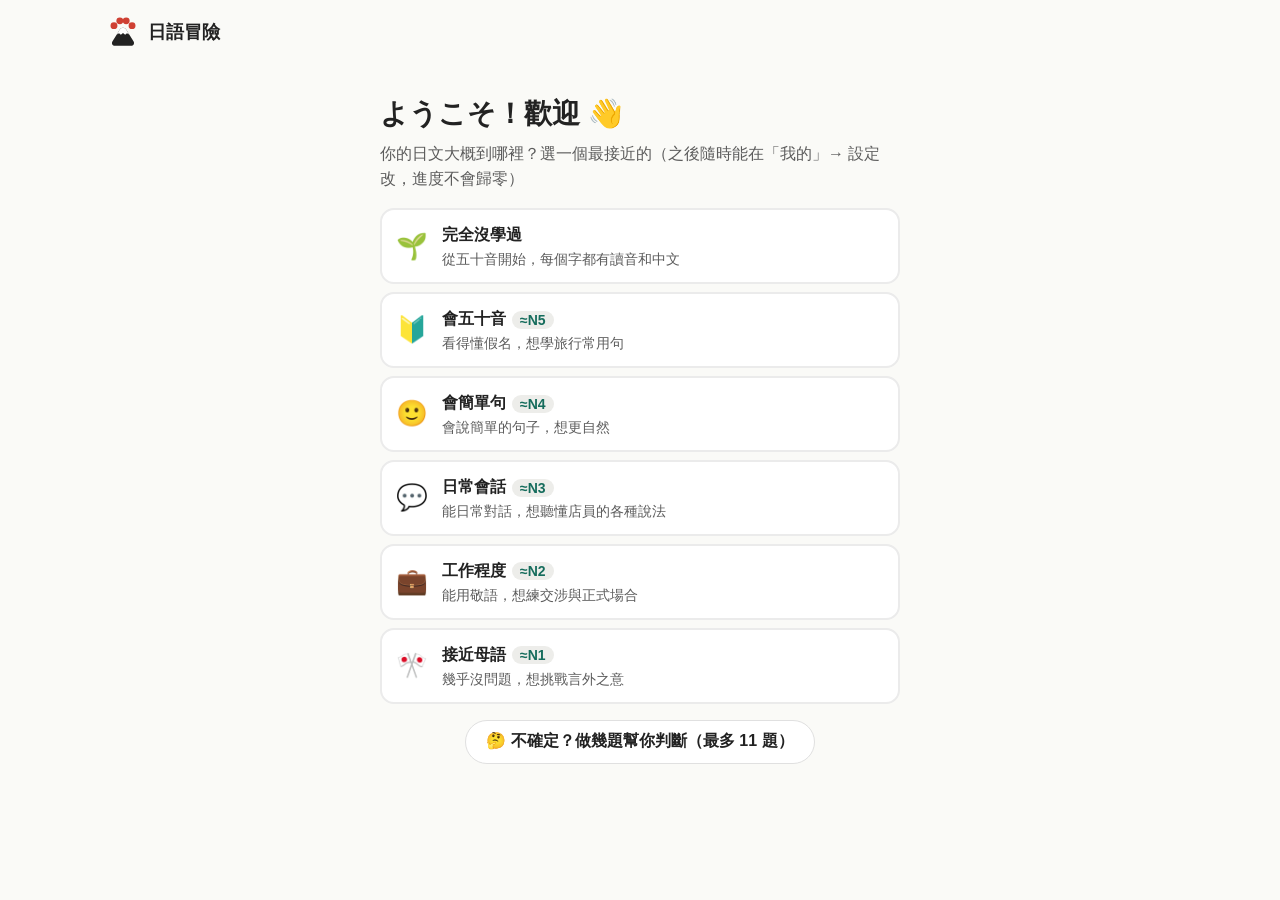
==== index.html @ 1187818d "v14 全站導引：查頁導引、依使用者推薦、五十音分頁常駐（依紅隊審查修正） - 新增 js/nav.js：全站功能清單單一來源（route／run／need:pack）、固定推薦（釘選 > 身分預設，" ====
<!DOCTYPE html>
<html lang="zh-Hant">
<head>
<meta charset="UTF-8">
<meta name="viewport" content="width=device-width, initial-scale=1, viewport-fit=cover">
<meta name="theme-color" content="#fafaf7">
<meta name="mobile-web-app-capable" content="yes">
<meta name="apple-mobile-web-app-capable" content="yes">
<meta name="apple-mobile-web-app-status-bar-style" content="black-translucent">
<meta name="apple-mobile-web-app-title" content="日語冒險">
<link rel="manifest" href="manifest.webmanifest">
<link rel="icon" href="icons/logo.svg" type="image/svg+xml">
<link rel="apple-touch-icon" href="icons/icon-192.png">
<title>日語冒險｜闖關學日文</title>
<script>/* 先套主題，避免閃爍（設定由 App.setTheme 寫入 jpQuest.ui） */try{var u=JSON.parse(localStorage.getItem("jpQuest.ui")||"{}"),h=document.documentElement;if(u.theme==="light"||u.theme==="dark")h.setAttribute("data-theme",u.theme);h.setAttribute("data-palette",u.palette||"coral");if(u.fs&&u.fs!=="m")h.setAttribute("data-fs",u.fs);}catch(e){}</script>
<link rel="stylesheet" href="css/tokens.css">
<link rel="stylesheet" href="css/app.css">
<!-- 其他 CSS 隨路由載入（Home.lazy 第 3 個參數） -->
</head>
<body>
<header id="top"><div class="in">
  <a class="logo" href="#home"><span class="lg"><svg xmlns="http://www.w3.org/2000/svg" viewBox="0 0 64 64" aria-hidden="true"><circle cx="15" cy="20" r="6.5" style="fill:var(--pri)"/><circle cx="26" cy="11" r="6.5" style="fill:var(--pri)"/><circle cx="38" cy="11" r="6.5" style="fill:var(--pri)"/><circle cx="49" cy="20" r="6.5" style="fill:var(--pri)"/><path d="M32 24c-4 0-6 3-8.5 7.5L12 50c-2 4 0 8 5 8h30c5 0 7-4 5-8L40.5 31.5C38 27 36 24 32 24z" style="fill:var(--text)"/><path d="M32 24c-4 0-6 3-8.5 7.5l-3.2 5.3 4.2-2.6 3.5 3 4-3.4 4 3.4 3.5-3 4.2 2.6-3.2-5.3C38 27 36 24 32 24z" style="fill:var(--card)"/></svg></span><span class="t">日語冒險</span></a>
  <nav id="nav"></nav>
  <div id="playerChip"></div>
</div></header>
<main id="main"></main>

<!-- 同步載入：只有外殼（核心、學習進度、遊戲化、今天首頁）。其他全部進入路由時才載入 -->
<script src="js/core.js"></script>
<script src="js/learn.js"></script>
<script src="js/game.js"></script>
<script src="js/home.js"></script>
<script>
// 延遲載入：Home.lazy([[路由, 外殼定義]…], [依序載入的 js…], [css…])；第一次進入才下載。導覽 4 鈕：home 今天 1、path 路線 2、lookup 查 3、me 我的 4
(function (L) {
  const K = ['kana-data.js'], SC = ['data/scenes-1.js', 'data/scenes-2.js', 'data/scene-ext.js'], PH = ['js/phrase.js'], LO = ['data/loan.js'];
  const TD = ['data/travel.js', 'data/travel-ext.js', 'data/travel-stops.js'];
  const r = (name, title, icon, o) => [name, Object.assign({ title, icon, nav: false }, o && o.nav ? {} : { navParent: 'home' }, o || {})];
  // 冒險世界（狀況題 event 另需舊旅程的 TravelData）
  const WD = PH.concat(LO, SC, ['data/world/index.js', 'js/world-art.js', 'js/world.js', 'js/world-quest.js']);
  L([r('play', '冒險', '🗾', { navParent: 'path' })], WD, ['css/world.css']);
  L([r('event', '狀況題', '⚡', { navParent: 'path' })], WD.concat(TD), ['css/world.css']);
  // 第二階段：路線、活動、查、我的
  // 路線：js/classic.js 提供 PathExtra（旅遊包／五十音／日檢的「更多練習」、五十音表），須先於 path.js 載入
  L([r('path', '路線', '🧭', { nav: true, navOrder: 2 }), r('path-unit', '單元', '🧭', { navParent: 'path' })], ['js/classic.js', 'js/path.js'], ['css/path.css', 'css/kana.css']);
  L([r('kana-quiz', '50 音小考', '✏️', { navParent: 'path' })], K.concat(['js/kana-lesson.js', 'js/classic.js']), ['css/kana.css']);
  L([r('act', '練習', '▶', { navParent: 'path' })], PH.concat(['js/activity.js', 'js/activities/flashcard.js', 'js/activities/choice.js', 'js/activities/wordbank.js', 'js/activities/listen.js']), ['css/activity.css']);
  L([r('lookup', '查', '🔍', { nav: true, navOrder: 3 })], PH.concat(['js/phrasebook.js', 'js/nav.js', 'js/lookup.js']), ['css/lookup.css']);
  L([r('me', '我的', '👤', { nav: true, navOrder: 4 })], ['js/me.js'], ['css/lookup.css']);
  // 複習、字卡
  L([r('review', '複習', '📌', { navParent: 'me' })], K.concat(SC, PH, ['js/review.js']));
  L([r('cards', '字卡', '🎴', { navParent: 'me' })], K.concat(SC, ['data/cards.js'], PH, LO, ['js/practice.js']), ['css/world.css']);
  // 手冊、特訓、挑戰
  L([r('phrasebook', '手冊', '📖', { navParent: 'lookup' })], SC.concat(PH, ['data/world/index.js', 'js/phrasebook.js']));
  L([r('boot', '特訓', '🎧', { navParent: 'path' }), r('boot-play', '特訓', '🎧', { navParent: 'path' })], SC.concat(['data/drills.js', 'js/drill.js']));
  L([r('challenge', '挑戰', '🏆', { navParent: 'path' }), r('challenge-play', '挑戰', '🏆', { navParent: 'path' })], ['data/mind/grammar.js', 'js/challenge.js'], ['css/challenge.css']);
  // 知識庫（kb、kb-page）；mind3d＝3D 心智圖（實驗功能）
  const MIND = ['data/mind/taxonomy.js', 'data/mind/conj.js', 'data/mind/grammar.js', 'data/mind/scripts.js'];
  L([r('kb', '知識庫', '📚', { navParent: 'lookup' }), r('kb-page', '知識庫', '📚', { navParent: 'lookup' }), r('mind', '知識庫', '📚', { navParent: 'lookup', transient: true })], PH.concat(LO, MIND, ['js/kb.js']), ['css/kb.css']);
  L([r('mind3d', '3D 心智圖', '🧠', { navParent: 'lookup' })], PH.concat(LO, SC, MIND, ['js/kb.js', 'vendor/3d-force-graph.min.js', 'js/mind3d.js', 'js/mind-game.js']), ['css/kb.css', 'css/mind.css']);
  // 閱讀與歌曲（含商務短文 data/reading/biz.js）
  L([r('read', '閱讀', '📰', { navParent: 'lookup' }), r('read-article', '閱讀', '📰', { navParent: 'lookup' }),
    r('songs', '歌曲', '🎵', { navParent: 'lookup' }), r('song', '歌曲', '🎵', { navParent: 'lookup' })],
    PH.concat(LO, SC, ['data/reading/daily.js', 'data/reading/biz.js', 'js/jp-text.js', 'js/link-import.js', 'js/reader.js', 'js/songs.js']), ['css/reader.css']);
  // 商務日語（C）：css/biz.css 由 biz.js 自行插入
  L([r('biz', '商務日語', '💼', { navParent: 'path' }), r('biz-unit', '商務日語', '💼', { navParent: 'path' }), r('biz-read', '商務閱讀', '💼', { navParent: 'path' })],
    PH.concat(['data/biz/units-1.js', 'data/biz/units-2.js', 'data/biz/units-3.js', 'data/biz/units-4.js', 'data/reading/biz.js', 'js/biz.js']), ['css/biz.css']);
  // 舊模組（v13 拆進主線：路線旅遊包「更多練習」進 trip-event／menu／drill／boot-play，五十音分頁進 quest；入口由 js/classic.js 的 PathExtra 提供）
  // 舊旅程 13 站、舊練習地圖、情境小遊戲、town 單字測驗／對話／口說、quest 關卡（一起載入，彼此路由互通；舊深連結仍可用）
  const OLD = K.concat(SC, ['data/cards.js', 'data/menus.js'], TD, PH, LO, ['js/quest.js', 'js/practice.js', 'js/town.js', 'js/travel.js']);
  const P = { navParent: 'path' };
  L([r('trip', '旅程・五十音', '🗾', P), r('trip-stop', '站內流程', '📍', { navParent: 'path', transient: true }), r('trip-event', '旅遊情境', '💬', P), r('trip-next', '下一站', '🚶', { navParent: 'path', transient: true }),
    r('practice-map', '原版練習', '🎯', P), r('stage', '場景關卡', '🗺️', P), r('practice', '練習', '🎯', { navParent: 'path', transient: true }), r('menu', '情境挑戰', '🧾', P),
    r('town', '日本街道', '🏙️', { navParent: 'path', transient: true }), r('scene', '場景', '🏠', P), r('drill', '練習', '🎯', P),
    r('map', '冒險地圖', '🗺️', { navParent: 'path', transient: true }), r('quest', '關卡', '⚔️', P)], OLD, ['css/travel.css', 'css/world.css', 'css/kana.css']);
  // 舊連結 classic（經典練習已拆掉）→ 轉到路線
  L([r('classic', '路線', '🧭', { navParent: 'path', transient: true })], ['js/classic.js']);
})(Home.lazy);
App.start();
try { if ('serviceWorker' in navigator && location.protocol.startsWith('http') && window.self === window.top) navigator.serviceWorker.register('sw.js').catch(() => {}); } catch (e) { }
</script>
</body>
</html>
---- css/tokens.css ----
/* =========================================================
   設計 token（主題、字級、間距）— 最先載入，所有 CSS／JS 內 HTML 只用這裡的變數
   <html data-theme="light|dark"（未設＝跟隨系統） data-palette="coral|sakura|matcha|ocean|lavender|mono" data-fs="m|l|xl">
   每套主題提供 --pri-l/--acc-l（淺色用）與 --pri-k/--acc-k（深色用）；--pri/--acc 依淺深自動取用。
   ========================================================= */
:root{
  /* --- 主題色（預設：珊瑚） --- */
  --pri-l:#cf4033;--acc-l:#127a67;--bg-l:#fafaf7;
  --pri-k:#ff8a7d;--acc-k:#45d1b3;--bg-k:#15171a;--card-k:#202327;--chip-k:#2b2f34;

  /* --- 淺色基礎 --- */
  --bg:var(--bg-l);--card:#fff;--chip:color-mix(in srgb,var(--text) 6%,var(--bg));
  --text:#222;--muted:#5c5c5c;--line:color-mix(in srgb,var(--text) 9%,var(--card));--line2:color-mix(in srgb,var(--text) 14%,var(--card));
  --pri:var(--pri-l);--acc:var(--acc-l);--on-pri:#fff;
  --ok:#16806b;--warn:#a35f00;--err:#cc3338;
  --shade:rgb(0 0 0 / .07);--shade2:rgb(0 0 0 / .1);--scrim:rgb(20 20 20 / .45);
  --toast-bg:#222;--toast-fg:#fff;
  --sc-sky:#e9f8f4;--sc-ground:#d6f2ea;--sc-water:#a3dbe0;--sc-water2:#b9eaf0;--sc-grass:#dcead6;--sc-tree:#b9d6ab;--sc-road:#f4e8cc;
  --sc-edge:#b8d4bc;--sc-bld:#fffefa;--sc-bld-hi:#fff3d7;--sc-bld-ink:#222;--sc-bld-edge:#a9c4b3;--sc-bld-shadow:#9cbe9b;--sc-player:#ffcf66;--sc-player-edge:#164b41;

  /* --- 推導（主題、淺深共用） --- */
  --pri-d:color-mix(in srgb,var(--pri) 84%,var(--text));
  --pri-t:color-mix(in srgb,var(--pri) 12%,var(--card));
  --acc-d:color-mix(in srgb,var(--acc) 84%,var(--text));
  --acc-t:color-mix(in srgb,var(--acc) 13%,var(--card));
  --on-acc:var(--on-pri);
  --on-pri-2:color-mix(in srgb,var(--on-pri) 88%,transparent);
  --ok-t:color-mix(in srgb,var(--ok) 14%,var(--card));--err-t:color-mix(in srgb,var(--err) 12%,var(--card));--warn-t:color-mix(in srgb,var(--warn) 14%,var(--card));
  --gold:#ffb703;--on-gold:#2a1f00;--on-n:#1a1a1a;
  --paper:var(--chip);--paper2:color-mix(in srgb,var(--text) 9%,var(--bg));
  --shadow:0 2px 10px var(--shade);--shadow2:0 6px 20px var(--shade2);
  --r:18px;--r-s:10px;--r-m:14px;--r-l:20px;--r-pill:999px;
  --font:"Noto Sans TC","Noto Sans JP","PingFang TC","Hiragino Sans","Microsoft JhengHei",sans-serif;

  /* JLPT 分級色（固定） */
  --n5:#1fa88d;--n4:#3b7be0;--n3:#d99a00;--n2:#e5702a;--n1:#d9473a;--nx:#9a9a9a;

  /* 看板插畫色（固定，模擬真實日本看板） */
  --sg-y:#ffd23f;--sg-g:#16a05d;--sg-b:#2a6fdb;--sg-r:#e03131;--sg-k:#2b2b2b;--sg-w:#fff;--sg-o:#ff8a3d;--sg-p:#ff7aa8;--sg-ink:#222;
  /* 彩帶特效色 */
  --fx1:#ffd54f;--fx2:#22b573;--fx3:#3a86ff;--fx4:#ff5a8a;--fx5:#8b5cf6;--fx6:#ff9a3c;

  /* --- 字級（rem，跟著 data-fs 縮放）與間距 --- */
  --fs-xs:.8125rem;--fs-sm:.875rem;--fs-md:1rem;--fs-lg:1.125rem;--fs-xl:1.375rem;--fs-2xl:1.75rem;
  --sp-1:4px;--sp-2:8px;--sp-3:12px;--sp-4:16px;--sp-5:24px;--sp-6:32px;
  --navH:64px;--safeB:env(safe-area-inset-bottom,0px);
  color-scheme:light;
}

/* --- 6 套主題（.st-dot 是設定頁的預覽圓點） --- */
.st-dot[data-pal=coral]{--pri-l:#cf4033;--acc-l:#127a67}
:root[data-palette=sakura],.st-dot[data-pal=sakura]{--pri-l:#c2416c;--acc-l:#3f7d2a;--bg-l:#fff8fa;--pri-k:#f592b3;--acc-k:#9bd283;--bg-k:#1c1619;--card-k:#271f23;--chip-k:#33292e}
:root[data-palette=matcha],.st-dot[data-pal=matcha]{--pri-l:#4d7a2e;--acc-l:#b0552a;--bg-l:#f7f8f2;--pri-k:#9cc97a;--acc-k:#e59a6f;--bg-k:#141811;--card-k:#1e231a;--chip-k:#293023}
:root[data-palette=ocean],.st-dot[data-pal=ocean]{--pri-l:#1f62a8;--acc-l:#0d7780;--bg-l:#f5f8fb;--pri-k:#7cb6f0;--acc-k:#5fd0d6;--bg-k:#10151d;--card-k:#1a212c;--chip-k:#252e3b}
:root[data-palette=lavender],.st-dot[data-pal=lavender]{--pri-l:#7048b8;--acc-l:#b0457a;--bg-l:#f8f6fc;--pri-k:#b9a0ee;--acc-k:#ef9cc3;--bg-k:#17151d;--card-k:#221f2a;--chip-k:#2d2937}
:root[data-palette=mono],.st-dot[data-pal=mono]{--pri-l:#222;--acc-l:#c62f28;--bg-l:#fff;--pri-k:#eee;--acc-k:#ff7b73;--bg-k:#0c0c0c;--card-k:#1a1a1a;--chip-k:#262626}

/* --- 字級大小 --- */
:root[data-fs=l]{font-size:125%}
:root[data-fs=xl]{font-size:150%}

/* --- 深色：手動 data-theme=dark，或未指定淺色時跟隨系統 --- */
:root[data-theme=dark]{
  --bg:var(--bg-k);--card:var(--card-k);--chip:var(--chip-k);--text:#ececec;--muted:#a8a8a8;
  --pri:var(--pri-k);--acc:var(--acc-k);--on-pri:#16181b;
  --ok:#4fd6b6;--warn:#f5b14a;--err:#ff7b7b;
  --shade:rgb(0 0 0 / .35);--shade2:rgb(0 0 0 / .45);--scrim:rgb(0 0 0 / .6);
  --toast-bg:#3a3f45;--toast-fg:#f2f2f2;
  --sc-sky:#1d2b2a;--sc-ground:#1a2622;--sc-water:#1f4a52;--sc-water2:#26575f;--sc-grass:#24332a;--sc-tree:#2f4a30;--sc-road:#4a4433;
  --sc-edge:#3a5040;--sc-bld:#e9e6dc;--sc-bld-hi:#fff0cc;--sc-bld-edge:#7d9384;--sc-bld-shadow:#2e3d31;--sc-player:#ffcf66;--sc-player-edge:#0d2b25;
  color-scheme:dark;
}
@media (prefers-color-scheme:dark){
  :root:not([data-theme=light]){
    --bg:var(--bg-k);--card:var(--card-k);--chip:var(--chip-k);--text:#ececec;--muted:#a8a8a8;
    --pri:var(--pri-k);--acc:var(--acc-k);--on-pri:#16181b;
    --ok:#4fd6b6;--warn:#f5b14a;--err:#ff7b7b;
    --shade:rgb(0 0 0 / .35);--shade2:rgb(0 0 0 / .45);--scrim:rgb(0 0 0 / .6);
    --toast-bg:#3a3f45;--toast-fg:#f2f2f2;
    --sc-sky:#1d2b2a;--sc-ground:#1a2622;--sc-water:#1f4a52;--sc-water2:#26575f;--sc-grass:#24332a;--sc-tree:#2f4a30;--sc-road:#4a4433;
    --sc-edge:#3a5040;--sc-bld:#e9e6dc;--sc-bld-hi:#fff0cc;--sc-bld-edge:#7d9384;--sc-bld-shadow:#2e3d31;--sc-player:#ffcf66;--sc-player-edge:#0d2b25;
    color-scheme:dark;
  }
}
---- css/app.css ----
/* 日語冒險 共用樣式 — 色票、字級、間距一律在 css/tokens.css（先載入）；這裡不寫死色碼。
   舊變數（--ink、--shu、--ai…）保留為別名，讓各模組樣式自動套用主題。 */
:root{
  --ink:var(--text);--soft:var(--pri-t);
  --ai:var(--pri);--ai2:var(--acc-d);--shu:var(--pri);--shu2:var(--pri);--matcha:var(--acc);--kin:var(--acc);--sakura:var(--pri-t);
  --red:var(--err);--red2:var(--err);--blue:var(--n4);--green:var(--acc);--purple:var(--pri);
  --frame:0 0 0 0 transparent;--serif:var(--font);--sg:none;--sgd:none;
}
*{box-sizing:border-box;-webkit-tap-highlight-color:transparent}
html,body{margin:0}
html{touch-action:manipulation;-webkit-text-size-adjust:100%}
body{font-family:var(--font);color:var(--text);line-height:1.6;min-height:100dvh;background:var(--bg)}
button,.btn,.card.click,.choice,#nav a{user-select:none;-webkit-user-select:none}
.jp{font-family:"Noto Sans JP","Hiragino Sans","Yu Gothic","Meiryo",var(--font)}
h1,h2,h3,.serif{font-family:var(--font);font-weight:800;letter-spacing:0}
a{color:var(--pri)}
.muted{color:var(--muted)}
.center{text-align:center}

/* ===== 頂部 ===== */
#top{position:sticky;top:0;z-index:50;background:var(--bg);color:var(--text);padding-top:env(safe-area-inset-top,0px)}
#top .in{max-width:1100px;margin:auto;display:flex;align-items:center;gap:12px;padding:10px 16px}
#top .logo{display:flex;align-items:center;gap:8px;font-weight:800;font-size:1.15em;color:var(--text);text-decoration:none;white-space:nowrap}
#top .logo .hk{width:32px;height:32px;border-radius:10px;background:var(--pri);color:var(--on-pri);display:inline-flex;align-items:center;justify-content:center;font-size:.8em}
#nav{display:flex;gap:4px;flex:1;flex-wrap:wrap}
#nav a{color:var(--muted);text-decoration:none;padding:6px 14px;border-radius:999px;position:relative;white-space:nowrap;font-weight:700}
#nav a.on,#nav a:hover{background:var(--pri-t);color:var(--pri)}
#nav a .ni{font-size:1.1em}
.badge{background:var(--err);color:var(--on-pri);border-radius:10px;font-size:.72em;padding:0 6px;margin-left:4px;font-weight:700}
#playerChip{display:flex;align-items:center;gap:8px;font-size:.82em;color:var(--muted)}
#playerChip .lvb{background:var(--pri);color:var(--on-pri);font-weight:800;border-radius:999px;padding:1px 10px;white-space:nowrap}
#playerChip .xpw{min-width:110px}
.mini-bar{height:6px;background:var(--line);border-radius:3px;overflow:hidden;margin:2px 0}
.mini-bar div{height:100%;background:var(--acc);border-radius:3px;transition:width .5s}
.icon-btn{background:var(--card);border:1px solid var(--line);color:var(--text);border-radius:50%;width:44px;height:44px;font-size:1.05em;cursor:pointer;flex:none;box-shadow:var(--shadow)}
#main{max-width:1100px;margin:auto;padding:12px 16px 40px}

/* ===== 通用元件 ===== */
.panel{background:var(--card);border-radius:var(--r);padding:18px;margin:14px 0;border:none;box-shadow:var(--shadow)}
.panel h2{margin-top:0;color:var(--text)}
.h-title{color:var(--text);margin:8px 0 14px}
.sec-t{display:flex;align-items:center;gap:8px;font-weight:800;color:var(--text);margin:20px 2px 10px;font-size:1.02em}
.sec-t::before{content:"";width:6px;height:16px;border-radius:3px;background:var(--pri)}
.grid{display:grid;gap:12px;grid-template-columns:repeat(auto-fill,minmax(220px,1fr))}
.grid.sm{grid-template-columns:repeat(auto-fill,minmax(150px,1fr))}
.card{background:var(--card);border:none;border-radius:var(--r);padding:14px;transition:transform .12s,box-shadow .12s;position:relative;box-shadow:var(--shadow)}
.card h3{color:var(--text)}
.card.click{cursor:pointer}
.card.click:hover{box-shadow:var(--shadow2)}
.card.click:active{transform:scale(.97)}
.card.locked{opacity:.5;filter:grayscale(1);cursor:not-allowed}
.card.locked::after{content:"🔒";position:absolute;top:8px;right:10px;font-size:1.2em}
.card .icon{font-size:2.2em;line-height:1}
.btn{display:inline-flex;align-items:center;justify-content:center;gap:4px;border:1px solid var(--line2);background:var(--card);color:var(--text);padding:10px 20px;border-radius:999px;font-size:1em;font-weight:700;cursor:pointer;font-family:inherit;text-decoration:none;margin:3px;
  box-shadow:none;transition:transform .1s,background .15s;min-height:44px}
.btn:hover{background:var(--chip);color:var(--text)}
.btn:active{transform:scale(.95)}
.btn.primary{background:var(--pri);color:var(--on-pri);border-color:var(--pri)}
.btn.primary:hover{background:var(--pri-d)}
.btn.ai{background:var(--acc);color:var(--on-acc);border-color:var(--acc)}
.btn.sm{padding:5px 14px;font-size:.88em;min-height:44px}
.btn.ghost{background:transparent;border-color:transparent}
.btn.block{display:flex;width:100%;margin:6px 0}
.btn:disabled{opacity:.4;cursor:not-allowed;transform:none}
.tabs{display:flex;gap:6px;flex-wrap:nowrap;overflow-x:auto;margin:10px 0;padding:2px 2px 6px;scrollbar-width:none}
.tabs::-webkit-scrollbar{display:none}
.tabs button{border:none;background:var(--card);padding:7px 16px;border-radius:999px;cursor:pointer;font-family:inherit;font-size:.92em;white-space:nowrap;font-weight:700;flex:none;color:var(--muted);box-shadow:var(--shadow)}
.tabs button.on{background:var(--pri);color:var(--on-pri)}
.chips{display:flex;flex-wrap:wrap;gap:6px;margin:8px 0}
.chip{display:inline-block;background:var(--paper);border:none;border-radius:999px;padding:2px 10px;font-size:.88em}
.chip.red{background:var(--pri-t);color:var(--pri-d)}
.chip.green{background:var(--acc-t);color:var(--acc-d)}
.pill{display:inline-block;background:var(--pri);color:var(--on-pri);border-radius:999px;padding:0 10px;font-size:.85em}
.bar{height:10px;background:var(--line);border-radius:5px;overflow:hidden;border:none}
.bar>div{height:100%;background:var(--acc);border-radius:5px;transition:width .4s}

/* ===== JLPT 分級 ===== */
.lv-u{text-decoration:underline;text-decoration-thickness:3px;text-underline-offset:5px;text-decoration-color:var(--nx);text-decoration-skip-ink:none}
.lv-u.n5{text-decoration-color:var(--n5)}.lv-u.n4{text-decoration-color:var(--n4)}.lv-u.n3{text-decoration-color:var(--n3)}.lv-u.n2{text-decoration-color:var(--n2)}.lv-u.n1{text-decoration-color:var(--n1)}
.lv-u.nx{text-decoration-style:dotted}
.lv-b{display:inline-block;font-size:.72rem;font-weight:800;color:var(--on-n);background:var(--nx);border-radius:999px;padding:0 8px;line-height:1.7;vertical-align:middle}
.lv-b.n5{background:var(--n5)}.lv-b.n4{background:var(--n4)}.lv-b.n3{background:var(--n3)}.lv-b.n2{background:var(--n2)}.lv-b.n1{background:var(--n1)}
.lv-legend{display:flex;flex-wrap:wrap;gap:6px;font-size:.8em;align-items:center}

/* ===== 題目 / 選項 ===== */
.q-big{font-size:5em;text-align:center;margin:6px 0;line-height:1.2;font-weight:700}
.q-mid{font-size:2em;text-align:center;margin:10px 0}
.choices{display:grid;grid-template-columns:repeat(2,1fr);gap:10px;max-width:560px;margin:14px auto}
.choice{font-size:1.2em;padding:12px 10px;min-height:58px;border-radius:16px;border:1px solid var(--line2);background:var(--card);cursor:pointer;font-family:inherit;text-align:center;font-weight:700;color:var(--text);box-shadow:none;transition:transform .1s,background .15s}
.choice:not(.ok):not(.ng):not(:disabled):hover{background:var(--chip);color:var(--text)}
.choice:active{transform:scale(.96)}
.choice.ok{background:var(--ok);color:var(--on-pri);border-color:var(--ok);animation:bounce .35s}
.choice.ng{background:var(--err);color:var(--on-pri);border-color:var(--err);animation:shake .35s}
.choice:disabled{cursor:default}
.feedback{min-height:2.4em;text-align:center;margin:8px 0}
@keyframes bounce{0%{transform:scale(1)}40%{transform:scale(1.05)}100%{transform:scale(1)}}
@keyframes shake{0%,100%{transform:none}20%{transform:translateX(-5px)}40%{transform:translateX(5px)}60%{transform:translateX(-3px)}80%{transform:translateX(3px)}}

/* ===== 對話泡泡 ===== */
.chat{display:flex;flex-direction:column;gap:8px;margin:12px 0}
.bubble{max-width:84%;padding:9px 14px;border-radius:18px;background:var(--paper);border:none;position:relative;box-shadow:none}
.bubble.npc{align-self:flex-start;border-bottom-left-radius:6px}
.bubble.me{align-self:flex-end;background:var(--pri);color:var(--on-pri);border-bottom-right-radius:6px}
.bubble.me .who,.bubble.me .t-aid{color:var(--on-pri-2)}
.bubble .who{font-size:.85em;color:var(--muted)}
.bubble .j{font-size:1.18em}
.speak{cursor:pointer;border:none;background:none;font-size:1.1em;min-width:44px;min-height:44px}

/* ===== 加入清單按鈕 ===== */
.track-btn{border:1px solid var(--pri);color:var(--pri);background:transparent;border-radius:999px;padding:3px 12px;cursor:pointer;font-size:.85em;font-family:inherit;font-weight:700;min-height:44px}
.track-btn.on{background:var(--pri);color:var(--on-pri)}

/* ===== 彈窗 / 提示 ===== */
.modal-bg{position:fixed;inset:0;background:var(--scrim);display:flex;align-items:center;justify-content:center;z-index:100;padding:16px;animation:fade .2s}
.modal{background:var(--card);border-radius:24px;padding:24px;max-width:520px;width:100%;max-height:88dvh;overflow:auto;text-align:center;animation:pop .3s cubic-bezier(.2,1.4,.5,1);border:none;box-shadow:var(--shadow2)}
.modal h2{color:var(--text)}
.modal-btns{margin-top:16px;display:flex;flex-wrap:wrap;justify-content:center;gap:4px}
.result .stars{font-size:3em;letter-spacing:4px}
.result .stars .s{display:inline-block;animation:starIn .5s both}
.result .stars .s:nth-child(2){animation-delay:.25s}.result .stars .s:nth-child(3){animation-delay:.5s}
@keyframes starIn{0%{transform:scale(0) rotate(-90deg);opacity:0}70%{transform:scale(1.4)}100%{transform:scale(1);opacity:1}}
.xpgain{color:var(--acc-d);font-size:1.5em;font-weight:800}
.lvup{font-size:4em;animation:bounce .6s infinite}
#toastBox{position:fixed;bottom:calc(20px + var(--safeB));left:50%;transform:translateX(-50%);z-index:200;display:flex;flex-direction:column;gap:6px;align-items:center;pointer-events:none;width:max-content;max-width:92vw}
.toast{background:var(--toast-bg);color:var(--toast-fg);padding:8px 16px;border-radius:999px;border:none;box-shadow:var(--shadow2);transition:.4s;animation:pop .25s;text-align:center;font-size:.92em}
.toast.xp{background:var(--gold);color:var(--on-gold);font-weight:700}
.toast.ok{background:var(--ok);color:var(--on-pri)}
.toast.out{opacity:0;transform:translateY(10px)}
@keyframes pop{from{transform:scale(.8);opacity:0}to{transform:scale(1);opacity:1}}
@keyframes fade{from{opacity:0}to{opacity:1}}

/* ===== 英雄區 ===== */
.hero{position:relative;overflow:hidden;background:var(--pri);color:var(--on-pri);border-radius:24px;padding:18px;display:flex;gap:14px;align-items:center;flex-wrap:wrap;border:none;box-shadow:none}
.hero h2{color:var(--on-pri)}
.hero .avatar{font-size:3.2em;width:80px;height:80px;border-radius:50%;background:var(--card);display:flex;align-items:center;justify-content:center;cursor:pointer;border:none;flex:none;animation:float 3s ease-in-out infinite}
.hero .info{flex:1;min-width:180px;position:relative}
.hero .bar{background:color-mix(in srgb,var(--on-pri) 35%,transparent)}
.hero .bar>div{background:var(--card)}
.hero .muted{color:var(--on-pri-2)}
.stat{text-align:center;background:color-mix(in srgb,var(--on-pri) 18%,transparent);border:none;border-radius:14px;padding:6px 4px;font-size:.85em}
.stat b{display:block;font-size:1.5em;color:var(--on-pri)}
@keyframes float{0%,100%{transform:translateY(0)}50%{transform:translateY(-5px)}}

/* ===== 手機：底部導覽列 ===== */
@media(max-width:768px){
  #top .in{padding:8px 12px;gap:8px}
  #top .logo{font-size:1.05em}
  #nav{position:fixed;left:0;right:0;bottom:0;z-index:60;background:var(--card);border-top:1px solid var(--line);box-shadow:0 -4px 16px var(--shade);
    display:flex;flex-wrap:nowrap;justify-content:space-around;gap:0;padding:6px 4px calc(6px + var(--safeB));height:calc(var(--navH) + var(--safeB))}
  #nav a{flex:1;display:flex;flex-direction:column;align-items:center;justify-content:center;color:var(--muted);padding:2px 0;border-radius:12px;font-size:.68em;font-weight:700;min-width:0;background:transparent}
  #nav a>span:not(.ni):not(.badge){white-space:nowrap;overflow:hidden;text-overflow:ellipsis;max-width:100%}
  #nav a .ni{font-size:1.4em;line-height:1.25;width:44px;height:30px;display:flex;align-items:center;justify-content:center;border-radius:15px}
  #nav a.on{color:var(--pri);background:transparent}
  #nav a.on .ni{background:var(--pri-t);filter:none;opacity:1}
  #nav a:hover{background:transparent;color:var(--muted)}
  #nav a.on:hover{color:var(--pri)}
  #nav .badge{position:absolute;top:0;right:calc(50% - 26px);margin:0}
  #playerChip{margin-left:auto}
  #playerChip .xpw{min-width:76px}
  #main{padding:8px 12px calc(var(--navH) + var(--safeB) + 24px)}
  #toastBox{bottom:calc(var(--navH) + var(--safeB) + 12px)}
  .panel{padding:14px;border-radius:18px}
  .grid{grid-template-columns:repeat(auto-fill,minmax(150px,1fr));gap:10px}
  .modal-bg{align-items:flex-end;padding:0}
  .modal{border-radius:24px 24px 0 0;padding:20px 16px calc(20px + var(--safeB));max-height:90dvh;animation:sheet .3s ease-out}
  .modal-btns .btn{flex:1 1 40%}
  .hero{padding:14px}
  .hero .avatar{width:64px;height:64px;font-size:2.5em}
}
@keyframes sheet{from{transform:translateY(100%)}to{transform:none}}
@media(max-width:640px){
  .q-big{font-size:3.8em}
  .choices{grid-template-columns:1fr 1fr;gap:8px}
  .choice{font-size:1.08em;min-height:54px}
}
@media(max-width:380px){#top .logo span.t{display:none}}
@media print{#top,#nav,.noprint{display:none!important}.panel{box-shadow:none}body{background:var(--card)}}

/* ===== 首頁專用 ===== */
.h-go{display:flex;align-items:center;gap:12px}
.h-go .gi{font-size:2.2em;width:56px;height:56px;flex:none;border-radius:50%;background:var(--pri-t);display:flex;align-items:center;justify-content:center}
.h-modes{display:grid;grid-template-columns:1fr 1fr;gap:10px}
.h-mode{padding:14px;min-height:110px;display:flex;flex-direction:column;justify-content:flex-end;overflow:hidden}
.h-mode .icon{position:absolute;right:10px;top:8px;font-size:2.2em}
.h-mode h3{margin:0;font-size:1.05em}
.h-mode .muted{font-size:.8em;line-height:1.35}
.h-mode.ai{background:var(--acc);color:var(--on-acc)}
.h-mode.ai h3{color:var(--on-acc)}.h-mode.ai .muted{color:var(--on-pri-2)}
.h-mode.shu{background:var(--pri);color:var(--on-pri)}
.h-mode.shu h3{color:var(--on-pri)}.h-mode.shu .muted{color:var(--on-pri-2)}
.h-daily .row{display:flex;align-items:center;gap:10px;margin:8px 0}
.h-tip{background:var(--pri-t)}
.h-tip .jp{font-size:1.5em;cursor:pointer;font-weight:700}

/* ===== 特效 ===== */
.fx-layer{position:fixed;inset:0;pointer-events:none;z-index:300;overflow:hidden}
.fx-float{position:absolute;font-weight:800;font-size:1.5em;color:var(--acc-d);text-shadow:0 2px 0 var(--card),0 0 6px var(--card);animation:floatUp .9s ease-out forwards;white-space:nowrap}
.fx-float.ng{color:var(--err)}
.fx-spark{position:absolute;width:9px;height:9px;border-radius:50%;animation:spark .8s ease-out forwards}
.fx-conf{position:absolute;top:-20px;width:10px;height:10px;border-radius:3px;animation:conf linear forwards}
@keyframes floatUp{from{transform:translate(-50%,0) scale(.8);opacity:1}to{transform:translate(-50%,-70px) scale(1.2);opacity:0}}
@keyframes spark{from{transform:translate(0,0) scale(1);opacity:1}to{transform:translate(var(--dx),var(--dy)) scale(.3);opacity:0}}
@keyframes conf{to{transform:translate(var(--dx),110vh) rotate(var(--rot));}}
body.fx-shake #main{animation:shake .35s}
body.fx-flash::after{content:"";position:fixed;inset:0;background:color-mix(in srgb,var(--err) 15%,transparent);pointer-events:none;z-index:250;animation:fade .3s reverse forwards}

/* LOGO（富士山＋腳掌）與頂列 */
#top .logo .lg{width:34px;height:34px;display:inline-flex}
#top .logo .lg svg{width:100%;height:100%}
#playerChip{gap:6px}
#playerChip .icon-btn{display:inline-flex;align-items:center;justify-content:center}
#backBtn{font-size:1.15em;font-weight:800;flex:none}
.modal-bg{cursor:pointer}.modal{cursor:auto}

/* ===== 頂列：等級＋XP 條＋連勝 ===== */
.pc-lv{display:flex;align-items:center;gap:6px;border:none;background:var(--card);box-shadow:var(--shadow);border-radius:999px;padding:6px 10px;min-height:44px;cursor:pointer;font:inherit;color:var(--text)}
.pc-lv b{font-size:.95em;color:var(--pri)}
.pc-xp{display:block;width:46px;height:6px;border-radius:99px;background:var(--line2);overflow:hidden}
.pc-xp i{display:block;height:100%;background:var(--gold);border-radius:99px}
.pc-fire{font-weight:800;font-size:.95em;opacity:.55;white-space:nowrap}
.pc-fire.on{opacity:1}
.track-btn.sm{min-height:44px}
/* 有彈窗時 toast 移到上方，不疊在按鈕上 */
body:has(.modal-bg) #toastBox{top:calc(12px + env(safe-area-inset-top,0px));bottom:auto}

/* 表單欄位跟主題走 */
input,textarea,select{background:var(--card);color:var(--text);border:1px solid var(--line2);border-radius:10px;font:inherit}

/* 沒有日文語音提示 */
.voice-warn{background:var(--warn-t);color:var(--text);border-radius:14px;padding:8px 12px;margin:8px 0;font-size:.9em}
.voice-warn b{color:var(--warn)}
/* 結果彈窗按鈕不被底部導覽或其他彈窗蓋住 */
.modal-btns .btn{min-height:48px}
.t-nx .btn{scroll-margin-bottom:calc(var(--navH) + var(--safeB) + 20px)}

/* ===== 導覽圖示（線條 SVG，跟主題變色） ===== */
#nav a .ni svg{width:22px;height:22px;display:block;fill:none;stroke:currentColor;stroke-width:2;stroke-linecap:round;stroke-linejoin:round}
#nav a .ni{display:inline-flex;align-items:center;justify-content:center;vertical-align:middle}
#nav .badge{min-width:18px;text-align:center}
.pc-lv .pc-st{font-weight:800;font-size:.9em;color:var(--muted)}
.pc-lv .pc-st.on{color:var(--warn)}

/* ===== 新首頁 Home（前綴 hm-） ===== */
.hm{max-width:560px;margin:0 auto;display:flex;flex-direction:column;gap:var(--sp-3)}
.hm-hi{margin:var(--sp-1) 2px 0;font-size:var(--fs-xl);line-height:1.3}
.hm-hi small{display:block;font-size:var(--fs-sm);font-weight:500;color:var(--muted);margin-top:2px}
.hm-main{display:flex;align-items:center;gap:var(--sp-3);width:100%;border:none;border-radius:var(--r-l);background:var(--pri);color:var(--on-pri);padding:var(--sp-4);min-height:88px;font:inherit;text-align:left;cursor:pointer;box-shadow:var(--shadow2)}
.hm-main:active{transform:scale(.98)}
.hm-main .ic{font-size:2em;width:56px;height:56px;flex:none;border-radius:50%;display:flex;align-items:center;justify-content:center;background:color-mix(in srgb,var(--on-pri) 18%,transparent)}
.hm-main b{display:block;font-size:var(--fs-xl);line-height:1.25}
.hm-main small{display:block;font-size:var(--fs-sm);color:var(--on-pri-2);margin-top:2px}
.hm-sec{font-weight:800;font-size:var(--fs-md);margin:var(--sp-2) 2px 0;display:flex;align-items:center;justify-content:space-between}
.hm-sec small{font-weight:500;color:var(--muted);font-size:var(--fs-sm)}
.hm-today{display:flex;flex-direction:column;gap:var(--sp-2)}
.hm-task{display:flex;align-items:center;gap:var(--sp-3);width:100%;border:1px solid var(--line);border-radius:var(--r-m);background:var(--card);color:var(--text);padding:var(--sp-3);min-height:60px;font:inherit;text-align:left;cursor:pointer;box-shadow:var(--shadow)}
.hm-task:active{transform:scale(.98)}
.hm-task .n{width:32px;height:32px;flex:none;border-radius:50%;background:var(--chip);color:var(--muted);display:flex;align-items:center;justify-content:center;font-weight:800;font-size:var(--fs-sm)}
.hm-task.done .n{background:var(--ok);color:var(--on-pri)}
.hm-task .t{flex:1;min-width:0}
.hm-task .t b{display:block;font-size:var(--fs-md)}
.hm-task .t small{display:block;color:var(--muted);font-size:var(--fs-sm);line-height:1.35}
.hm-task .go{color:var(--pri);font-weight:800;flex:none}
.hm-more{display:grid;grid-auto-flow:column;grid-auto-columns:minmax(0,1fr);gap:var(--sp-2)}
.hm-quick{display:flex;align-items:center;gap:var(--sp-3);width:100%;border:2px solid var(--acc);border-radius:var(--r-m);background:var(--card);color:var(--text);padding:var(--sp-3);min-height:60px;font:inherit;text-align:left;cursor:pointer}
.hm-quick>span:first-child{font-size:1.6em;flex:none}
.hm-quick>span:nth-child(2){flex:1;min-width:0}
.hm-quick b{display:block;font-size:var(--fs-md)}
.hm-quick small{display:block;color:var(--muted);font-size:var(--fs-sm);line-height:1.35}
.hm-quick .go{color:var(--acc);font-weight:800;flex:none}
.hm-more button{display:flex;flex-direction:column;align-items:center;justify-content:center;gap:2px;border:none;border-radius:var(--r-m);background:var(--chip);color:var(--text);min-height:68px;padding:var(--sp-2) 2px;font:inherit;font-size:var(--fs-sm);font-weight:700;cursor:pointer}
.hm-more button span{font-size:1.5em;line-height:1.1}
.hm-map{border-radius:var(--r-l);background:var(--card);box-shadow:var(--shadow);overflow:hidden}
.hm-map>summary{list-style:none;cursor:pointer;padding:var(--sp-3) var(--sp-4);min-height:48px;font-weight:800;display:flex;align-items:center;justify-content:space-between}
.hm-map>summary::-webkit-details-marker{display:none}
.hm-map>summary::after{content:"▾";color:var(--muted)}
.hm-map[open]>summary::after{content:"▴"}
.hm-map .mapbox{padding:0 var(--sp-2) var(--sp-2)}
.hm-streak{font-size:var(--fs-sm);color:var(--warn);font-weight:800;margin:0 2px}

/* ===== 首次開啟：程度選擇（前綴 ob-） ===== */
.ob{max-width:520px;margin:0 auto;padding:var(--sp-2) 0}
.ob h1{font-size:var(--fs-2xl);margin:var(--sp-2) 0 var(--sp-1)}
.ob p.lead{color:var(--muted);margin:0 0 var(--sp-4)}
.ob-list{display:flex;flex-direction:column;gap:var(--sp-2)}
.ob-opt{display:flex;align-items:center;gap:var(--sp-3);width:100%;border:2px solid var(--line);border-radius:var(--r-m);background:var(--card);color:var(--text);padding:var(--sp-3);min-height:60px;font:inherit;text-align:left;cursor:pointer}
.ob-opt:hover{border-color:var(--pri)}
.ob-opt.on{border-color:var(--pri);background:var(--pri-t)}
.ob-opt>span:first-child:not(:only-child){font-size:1.6em;flex:none;width:36px;text-align:center}
.ob-opt>span:last-child{flex:1;min-width:0}
.ob-opt b{display:block}
.ob-opt small{display:block;color:var(--muted);font-size:var(--fs-sm)}
.ob-q{font-size:var(--fs-2xl);text-align:center;margin:var(--sp-4) 0 var(--sp-2);font-weight:800}
.ob-q small{display:block;font-size:var(--fs-sm);color:var(--muted);font-weight:500}
.ob-skip{display:block;margin:var(--sp-4) auto 0}

/* ===== 設定頁（前綴 st-） ===== */
.st{max-width:560px;margin:0 auto}
.st h1{font-size:var(--fs-xl);margin:var(--sp-2) 2px}
.st-box{background:var(--card);border-radius:var(--r-l);box-shadow:var(--shadow);padding:var(--sp-4);margin:0 0 var(--sp-3)}
.st-box h2{font-size:var(--fs-lg);margin:0 0 var(--sp-3)}
.st-lbl{font-weight:800;font-size:var(--fs-sm);color:var(--muted);margin:var(--sp-3) 0 var(--sp-2)}
.st-lbl:first-of-type{margin-top:0}
.st-dots{display:flex;flex-wrap:wrap;gap:var(--sp-2)}
.st-dot{display:flex;flex-direction:column;align-items:center;gap:4px;border:none;background:none;color:var(--text);font:inherit;font-size:var(--fs-xs);cursor:pointer;min-width:48px;padding:2px}
.st-dot i{display:block;width:40px;height:40px;border-radius:50%;background:linear-gradient(135deg,var(--pri-l) 0 50%,var(--acc-l) 50% 100%);box-shadow:0 0 0 2px var(--card),0 0 0 3px var(--line2)}
.st-dot.on i{box-shadow:0 0 0 3px var(--card),0 0 0 6px var(--text)}
.st-dot.on{font-weight:800}
.st-seg{display:flex;background:var(--chip);border-radius:var(--r-pill);padding:3px;gap:3px}
.st-seg button{flex:1;border:none;background:transparent;color:var(--text);font:inherit;font-weight:700;border-radius:var(--r-pill);min-height:44px;cursor:pointer;font-size:var(--fs-sm)}
.st-seg button.on{background:var(--card);color:var(--pri);box-shadow:var(--shadow)}
.st-rows{display:flex;flex-direction:column;gap:var(--sp-2)}
.st-row{display:flex;align-items:center;justify-content:space-between;gap:var(--sp-2);border:none;border-radius:var(--r-m);background:var(--chip);color:var(--text);padding:var(--sp-3);min-height:48px;font:inherit;font-weight:700;text-align:left;cursor:pointer}
.st-row small{font-weight:500;color:var(--muted)}
.st-danger{border:1px solid var(--err);background:transparent;color:var(--err)}
.st-lv .ob-opt{min-height:52px;padding:var(--sp-2) var(--sp-3)}
.st-note{color:var(--muted);font-size:var(--fs-sm);margin:var(--sp-2) 2px}
.st-voice .ob-opt{min-height:52px;padding:var(--sp-2) var(--sp-3)}
.st-sim{font-style:normal;font-size:var(--fs-xs);font-weight:700;background:var(--chip);color:var(--muted);border-radius:var(--r-pill);padding:1px 8px;margin-left:6px}
.st-sel{width:100%;min-height:48px;border:1px solid var(--line2);border-radius:var(--r-m);background:var(--chip);color:var(--text);font:inherit;padding:0 var(--sp-3)}
.st-rng{display:block;margin:0 0 var(--sp-2)}
.st-rng span{display:flex;justify-content:space-between;font-weight:700;font-size:var(--fs-sm)}
.st-rng input{width:100%;min-height:44px;margin:0;accent-color:var(--pri)}
.st-vbtns{display:flex;gap:var(--sp-2);margin-top:var(--sp-2)}
.st-vbtns .btn{flex:1}
.toast.tts-cap{font-size:var(--fs-xl);font-weight:700;border-radius:var(--r-m);max-width:92vw;white-space:normal}
.st-ver{text-align:center;color:var(--muted);font-size:var(--fs-xs);margin:var(--sp-4) 0}
/* ===== 觸控 ≥44px、最小字級 13px（--fs-xs） ===== */
#top .logo{min-height:44px;min-width:44px;border-radius:var(--r-s)}
#backBtn[hidden]{display:none}
#playerChip{font-size:max(var(--fs-xs),.82em)}
.pc-lv b,.pc-lv .pc-st{font-size:max(var(--fs-xs),.95em)}
.badge{font-size:var(--fs-xs)}
.lv-b{font-size:var(--fs-xs)}
.track-btn{font-size:max(var(--fs-xs),.85em)}
.chip,.pill,.bubble .who,.lv-legend{font-size:max(var(--fs-xs),.85em)}
.tabs button{min-height:44px}
@media(max-width:768px){#nav a{font-size:var(--fs-xs)}}
/* 開關型按鈕（aria-pressed）：開＝實心主色＋✓；關＝外框 */
.st-seg button.on{background:var(--pri);color:var(--on-pri)}
.st-seg button.on::before{content:"✓ "}

/* ===== 首次程度選擇：隱藏導覽與頂列按鈕，不能跳過 ===== */
body.ob-mode #nav,body.ob-mode #playerChip,body.ob-mode #backBtn{display:none!important}
body.ob-mode #top .logo{pointer-events:none}
body.ob-mode #main{padding-bottom:calc(24px + var(--safeB))}

/* 彈窗在手機上不被底部導覽或瀏海遮住 */
@media(max-width:768px){.modal{max-height:calc(100dvh - 24px);padding-bottom:calc(20px + var(--safeB))}}

/* 外來語語源（手冊、知識庫等共用） */
.pb-og,.kb-og,.loan{display:block;font-size:var(--fs-xs);color:var(--acc-d);font-style:italic;line-height:1.35}
.rv-row2{display:flex;gap:var(--sp-2);justify-content:center;flex-wrap:wrap}
.rv-cards{margin-top:var(--sp-2)}

/* 大字級（大／特大）：手冊句卡的按鈕移到下一行，句子才有寬度（phrasebook.js 的 .pb-row 是三欄） */
:root[data-fs=l] .pb-row,:root[data-fs=xl] .pb-row{flex-wrap:wrap}
:root[data-fs=l] .pb-row .pb-t,:root[data-fs=xl] .pb-row .pb-t{flex:1 1 0;min-width:0}
:root[data-fs=l] .pb-row .pb-act,:root[data-fs=xl] .pb-row .pb-act{flex:1 0 100%;flex-direction:row;justify-content:flex-end;align-items:center}

/* ---------- 今天首頁（hm-goal、hm-prog）與今日課（td-）、經典練習（cl-） ---------- */
.hm-goal{display:flex;align-items:center;justify-content:center;gap:var(--sp-2);min-height:44px;border:1px solid var(--line);border-radius:var(--r-pill);background:var(--card);color:var(--text);font:inherit;font-size:var(--fs-sm);padding:0 var(--sp-4);cursor:pointer;align-self:center}
.hm-goal span{color:var(--pri);font-weight:800}
.hm-prog{background:var(--card);border-radius:var(--r-l);box-shadow:var(--shadow);padding:var(--sp-3) var(--sp-4);display:flex;flex-direction:column;gap:var(--sp-2)}
.hm-prog .hm-sec{margin:0}
.hm-steps{display:grid;grid-template-columns:repeat(3,minmax(0,1fr));gap:var(--sp-2);text-align:center;font-size:var(--fs-sm);color:var(--muted)}
.hm-steps b{display:block;color:var(--text);font-size:var(--fs-md)}
.hm-steps .ok b{color:var(--ok)}
.hm-stat{margin:0;font-weight:700}
.hm-stat.ok{color:var(--ok)}
.td-ex{margin:6px 0 0;padding:6px 8px;background:var(--chip);border-radius:var(--r-m);font-size:var(--fs-sm);display:flex;flex-direction:column;gap:2px}
.td-ex small{color:var(--muted)}
.td-left{margin:0;color:var(--muted)}
.kn-seg.g5{display:grid;width:100%;gap:1px;background:var(--line2);border-radius:var(--r-m);grid-template-columns:repeat(5,1fr)}
.kn-seg.g5 button{background:var(--card);border:none;padding:6px 2px}
.kn-seg.g5 button.on{background:var(--pri);color:var(--on-pri)}
.hm .hm-streak{text-align:center}
.td{max-width:560px;margin:0 auto;display:flex;flex-direction:column;gap:var(--sp-3)}
.td-top{display:flex;flex-direction:column;gap:6px}
.td-step{margin:0;font-weight:800;display:flex;justify-content:space-between;align-items:center}
.td-step small{color:var(--muted);font-weight:500;font-size:var(--fs-sm)}
.td-card{position:relative;background:var(--card);border-radius:var(--r-l);box-shadow:var(--shadow);padding:var(--sp-4);text-align:center;min-height:200px;display:flex;flex-direction:column;justify-content:center;gap:4px}
.td-emo{font-size:2em}
.td-jp{font-size:2.2em;font-weight:800;margin:0;line-height:1.3;word-break:break-word}
.td-kana{font-size:var(--fs-lg);margin:0;color:var(--muted)}
.td-ro{margin:0;color:var(--acc-d);font-weight:700}
.td-zh{margin:4px 0 0;font-size:var(--fs-lg)}
.td-hint,.td-src{margin:0;color:var(--muted);font-size:var(--fs-sm)}
.td-say{position:absolute;top:8px;right:8px;width:44px;height:44px;border-radius:50%;border:none;background:var(--chip);font-size:1.2em;cursor:pointer}
.td-q{margin:4px 0 0;text-align:center;color:var(--muted)}
.td-grade{display:grid;grid-template-columns:repeat(3,minmax(0,1fr));gap:var(--sp-2)}
.td-grade .btn,.td-opts .btn{margin:0;min-height:48px}
.td-opts{display:flex;flex-direction:column;gap:var(--sp-2)}
.td-opts .btn.ok{background:var(--ok-t);border-color:var(--ok)}
.td-opts .btn.ng{background:var(--err-t);border-color:var(--err)}
.td-fb{margin:0;text-align:center;font-weight:800;display:flex;flex-direction:column;gap:var(--sp-2)}
.td-fb.ok{color:var(--ok)}.td-fb.ng{color:var(--err)}
.td-end{text-align:center}
.td-end h1{margin:0}
.td-big{font-size:3em;margin:0}
.td-sum{display:grid;grid-template-columns:repeat(4,minmax(0,1fr));gap:var(--sp-2)}
.td-sum div{background:var(--card);border-radius:var(--r-m);box-shadow:var(--shadow);padding:var(--sp-3) 4px}
.td-sum b{display:block;font-size:var(--fs-xl)}
.td-sum small{color:var(--muted);font-size:var(--fs-xs)}
.td-end .btn{margin:0}
.cl{max-width:560px;margin:0 auto}
.cl-list{display:flex;flex-direction:column;gap:var(--sp-2)}
.cl-row,.cl-sec>summary{display:flex;align-items:center;gap:var(--sp-3);width:100%;border:1px solid var(--line);border-radius:var(--r-m);background:var(--card);color:var(--text);padding:var(--sp-3);min-height:60px;font:inherit;text-align:left;cursor:pointer;list-style:none}
.cl-sec>summary::-webkit-details-marker{display:none}
.cl-row>span:first-child,.cl-sec>summary>span:first-child{font-size:1.6em;flex:none}
.cl-row b,.cl-sec b{display:block}
.cl-row small,.cl-sec small{display:block;color:var(--muted);font-size:var(--fs-sm)}
.cl-sec .chips{padding:0 var(--sp-2)}
.cl-chip{min-height:44px;padding:0 14px;display:inline-flex;align-items:center;gap:4px;cursor:pointer;color:var(--text);font:inherit;font-size:var(--fs-sm)}
/* v11：今日課完成頁的按鈕固定在第一屏（底部導覽之上）；程度旁的 JLPT 對照 */
.td-endbtns{display:flex;flex-direction:column;gap:var(--sp-2);position:sticky;bottom:calc(var(--sp-2) + var(--safeB));z-index:5;background:var(--bg);padding:var(--sp-2) var(--sp-1);margin:0 calc(-1 * var(--sp-1));box-shadow:0 -6px 12px -8px var(--shade2)}
@media(max-width:768px){.td-endbtns{bottom:calc(var(--navH) + var(--safeB))}}
.ob-n{font-style:normal;font-weight:700;font-size:var(--fs-sm);color:var(--acc-d);background:var(--chip);border-radius:var(--r-pill);padding:1px 8px;margin-left:6px;vertical-align:middle;white-space:nowrap}
.ob-q .ob-n,h1 .ob-n{font-size:var(--fs-md)}
/* toast 排隊：一次一個 */
.toast.q{animation:pop .25s}
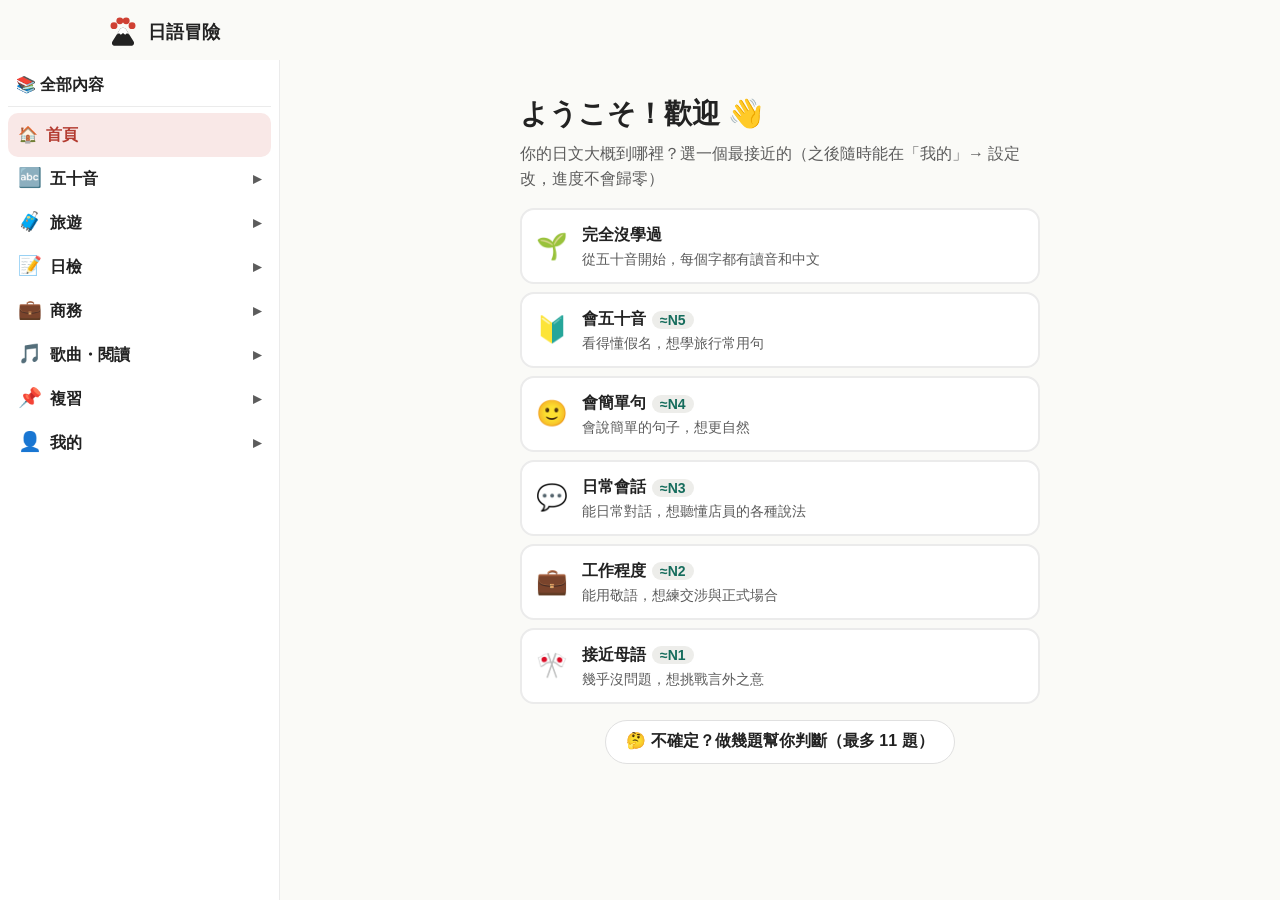
==== commit aedd92c1: "v48 樹狀導覽：☰ 側邊樹（寬螢幕常駐）＋麵包屑；首頁恢復「繼續上次＋全部內容」；導覽改 首頁／學習／查／我的 Co-Authored-By: Claude Opus 5.5 <noreply@an" ====
--- a/index.html
+++ b/index.html
@@ -30,6 +30,8 @@
 <script src="js/learn.js"></script>
 <script src="js/game.js"></script>
 <script src="js/home.js"></script>
+<script src="js/kana-guide.js"></script>
+<script src="js/nav.js"></script>
 <script>
 // 延遲載入：Home.lazy([[路由, 外殼定義]…], [依序載入的 js…], [css…])；第一次進入才下載。導覽 4 鈕：home 今天 1、path 路線 2、lookup 查 3、me 我的 4
 (function (L) {
@@ -42,10 +44,10 @@
   L([r('event', '狀況題', '⚡', { navParent: 'path' })], WD.concat(TD), ['css/world.css']);
   // 第二階段：路線、活動、查、我的
   // 路線：js/classic.js 提供 PathExtra（旅遊包／五十音／日檢的「更多練習」、五十音表），須先於 path.js 載入
-  L([r('path', '路線', '🧭', { nav: true, navOrder: 2 }), r('path-unit', '單元', '🧭', { navParent: 'path' })], ['js/classic.js', 'js/path.js'], ['css/path.css', 'css/kana.css']);
+  L([r('path', '學習', '🧭', { nav: true, navOrder: 2 }), r('path-unit', '單元', '🧭', { navParent: 'path' })], ['js/classic.js', 'js/path.js'], ['css/path.css', 'css/kana.css']);
   L([r('kana-quiz', '50 音小考', '✏️', { navParent: 'path' })], K.concat(['js/kana-lesson.js', 'js/classic.js']), ['css/kana.css']);
   L([r('act', '練習', '▶', { navParent: 'path' })], PH.concat(['js/activity.js', 'js/activities/flashcard.js', 'js/activities/choice.js', 'js/activities/wordbank.js', 'js/activities/listen.js']), ['css/activity.css']);
-  L([r('lookup', '查', '🔍', { nav: true, navOrder: 3 })], PH.concat(['js/phrasebook.js', 'js/nav.js', 'js/lookup.js']), ['css/lookup.css']);
+  L([r('lookup', '查', '🔍', { nav: true, navOrder: 3 })], PH.concat(['js/phrasebook.js', 'js/lookup.js']), ['css/lookup.css']);
   L([r('me', '我的', '👤', { nav: true, navOrder: 4 })], ['js/me.js'], ['css/lookup.css']);
   // 複習、字卡
   L([r('review', '複習', '📌', { navParent: 'me' })], K.concat(SC, PH, ['js/review.js']));
--- a/css/app.css
+++ b/css/app.css
@@ -418,3 +418,72 @@
 .ob-q .ob-n,h1 .ob-n{font-size:var(--fs-md)}
 /* toast 排隊：一次一個 */
 .toast.q{animation:pop .25s}
+
+/* 初學者引導（js/kana-guide.js KanaPrep）：先講義、訓練表，再分行 */
+.kp-wrap{max-width:720px;margin:0 auto;padding:var(--sp-3) var(--sp-2)}
+.kp-box{display:flex;flex-direction:column;gap:var(--sp-2);background:var(--pri-t);border-radius:var(--r-m);padding:var(--sp-3);margin:var(--sp-2) 0 var(--sp-3)}
+.kp-box>b{font-size:var(--fs-md)}
+.kp-step{display:flex;align-items:center;gap:var(--sp-3);width:100%;border:none;border-radius:var(--r-m);background:var(--card);color:var(--text);box-shadow:var(--shadow);padding:var(--sp-3);min-height:64px;font:inherit;text-align:left;cursor:pointer}
+.kp-step>span:first-child{font-size:1.6em;flex:none}
+.kp-step>span:nth-child(2){flex:1;display:flex;flex-direction:column;min-width:0}
+.kp-step small{color:var(--muted);font-size:var(--fs-xs)}
+.kp-step i{font-style:normal;color:var(--ok, var(--pri));font-weight:700;font-size:1.3em}
+.kp-step.ok{opacity:.75}
+.kp-skip{align-self:flex-end;border:none;background:none;color:var(--muted);font:inherit;font-size:var(--fs-sm);min-height:44px;cursor:pointer;text-decoration:underline}
+/* 講義、訓練表頁（內容在 Shadow DOM，保留原檔紙本配色） */
+.kg{max-width:1000px;margin:0 auto;padding:var(--sp-2) var(--sp-1) var(--sp-6)}
+.kg-next{position:sticky;bottom:calc(var(--nav-h, 64px) + env(safe-area-inset-bottom, 0px) + 6px);z-index:6;display:flex;gap:var(--sp-2);align-items:center;margin-top:var(--sp-3);padding:var(--sp-2);background:var(--bg);border-radius:var(--r-m);box-shadow:var(--shadow)}
+.kg-next .btn.block{flex:1;margin:0}
+.kp-note{color:var(--muted);font-size:var(--fs-xs)}
+.kp-mini{display:flex;gap:var(--sp-2);margin:var(--sp-2) 0}
+.kp-mini button{flex:1;min-height:44px;border:none;border-radius:var(--r-pill);background:var(--card);color:var(--text);box-shadow:var(--shadow);font:inherit;font-weight:700;cursor:pointer}
+@media print{#top,#nav,.kg-next{display:none!important}}
+
+/* ===== 樹狀導覽（js/nav.js）：☰ 側邊樹、麵包屑；寬螢幕常駐左側 ===== */
+.nv-menu{flex:none}
+.nv-crumb{min-width:0;flex:0 1 auto;border:none;background:var(--chip);color:var(--text);font:inherit;font-size:var(--fs-sm);font-weight:700;border-radius:var(--r-pill);padding:6px 12px;min-height:36px;white-space:nowrap;overflow:hidden;text-overflow:ellipsis;cursor:pointer}
+#top .in.nv-has-crumb .logo .t{display:none}
+.nv-drawer{position:fixed;inset:0;z-index:80;pointer-events:none}
+.nv-drawer .nv-bg{position:absolute;inset:0;background:rgba(0,0,0,.35);opacity:0;transition:opacity .2s}
+.nv-drawer .nv-in{position:absolute;top:0;bottom:0;left:0;width:min(86vw,320px);background:var(--card);box-shadow:var(--shadow);overflow-y:auto;transform:translateX(-102%);transition:transform .22s;padding:calc(env(safe-area-inset-top,0px) + 8px) 8px 24px}
+body.nv-open .nv-drawer{pointer-events:auto}
+body.nv-open .nv-drawer .nv-bg{opacity:1}
+body.nv-open .nv-drawer .nv-in{transform:none}
+.nv-head{display:flex;align-items:center;justify-content:space-between;padding:4px 8px 8px;border-bottom:1px solid var(--line);margin-bottom:6px}
+.nv-x{width:44px;height:44px;border:none;border-radius:50%;background:var(--chip);color:var(--text);font:inherit;cursor:pointer}
+.nv-sec>summary,.nv-g>summary{display:flex;align-items:center;gap:8px;min-height:44px;padding:0 10px;border-radius:var(--r-s);font-weight:800;cursor:pointer;list-style:none}
+.nv-sec>summary::-webkit-details-marker,.nv-g>summary::-webkit-details-marker{display:none}
+.nv-sec>summary::after,.nv-g>summary::after{content:"▸";margin-left:auto;color:var(--muted)}
+.nv-sec[open]>summary::after,.nv-g[open]>summary::after{content:"▾"}
+.nv-sec>summary.on{background:var(--pri-t);color:var(--pri-d)}
+.nv-sec>summary>span{font-size:1.2em}
+.nv-g{margin-left:14px}
+.nv-g>summary{font-weight:700;font-size:var(--fs-sm);color:var(--muted)}
+.nv-n{display:flex;align-items:center;gap:8px;width:100%;min-height:44px;border:none;background:none;color:var(--text);font:inherit;font-size:var(--fs-sm);text-align:left;padding:0 10px 0 24px;border-radius:var(--r-s);cursor:pointer}
+.nv-sec>.nv-n:first-of-type{font-weight:700}
+.nv-g .nv-n{padding-left:20px}
+.nv-n:hover,.nv-n:focus-visible{background:var(--chip)}
+.nv-n.on{background:var(--pri-t);color:var(--pri-d);font-weight:800}
+div.nv-sec>.nv-n{padding-left:10px;font-weight:800;font-size:var(--fs-md)}
+.nv-load{color:var(--muted);font-size:var(--fs-xs);padding:6px 24px}
+@media(min-width:1024px){
+  body.nv-wide .nv-drawer{top:var(--topH,60px);right:auto;width:280px;pointer-events:auto}
+  body.nv-wide .nv-drawer .nv-bg{display:none}
+  body.nv-wide .nv-drawer .nv-in{width:280px;transform:none;box-shadow:none;border-right:1px solid var(--line);padding-top:8px}
+  body.nv-wide .nv-head .nv-x{display:none}
+  body.nv-wide #main{margin-left:280px}
+  body.nv-wide .nv-menu{display:none}
+}
+/* ===== 首頁：繼續上次＋全部主選項 ===== */
+.hm-day{color:var(--muted);font-size:var(--fs-sm);margin:var(--sp-2) 0 0}
+.hm-day.ok{color:var(--ok, var(--pri))}
+.hm-cont{display:flex;align-items:center;gap:var(--sp-3);width:100%;margin-top:var(--sp-3);border:none;border-radius:var(--r-m);background:var(--card);color:var(--text);box-shadow:var(--shadow);padding:var(--sp-3);min-height:56px;font:inherit;text-align:left;cursor:pointer}
+.hm-cont .ic{font-size:1.5em}
+.hm-cont>span:nth-child(2){flex:1;min-width:0;display:flex;flex-direction:column}
+.hm-cont small{color:var(--muted);font-size:var(--fs-xs)}
+.hm-all{display:grid;grid-template-columns:repeat(2,minmax(0,1fr));gap:var(--sp-2)}
+[data-fs=xl] .hm-all{grid-template-columns:1fr}
+.hm-cat{display:grid;grid-template-columns:auto 1fr;grid-template-rows:auto auto;column-gap:var(--sp-2);align-items:center;border:none;border-radius:var(--r-m);background:var(--card);color:var(--text);box-shadow:var(--shadow);padding:var(--sp-3);min-height:64px;font:inherit;text-align:left;cursor:pointer}
+.hm-cat .ic{grid-row:1/3;font-size:1.6em}
+.hm-cat small{color:var(--muted);font-size:var(--fs-xs)}
+.hm-cat.mine{outline:2px solid var(--pri-t)}
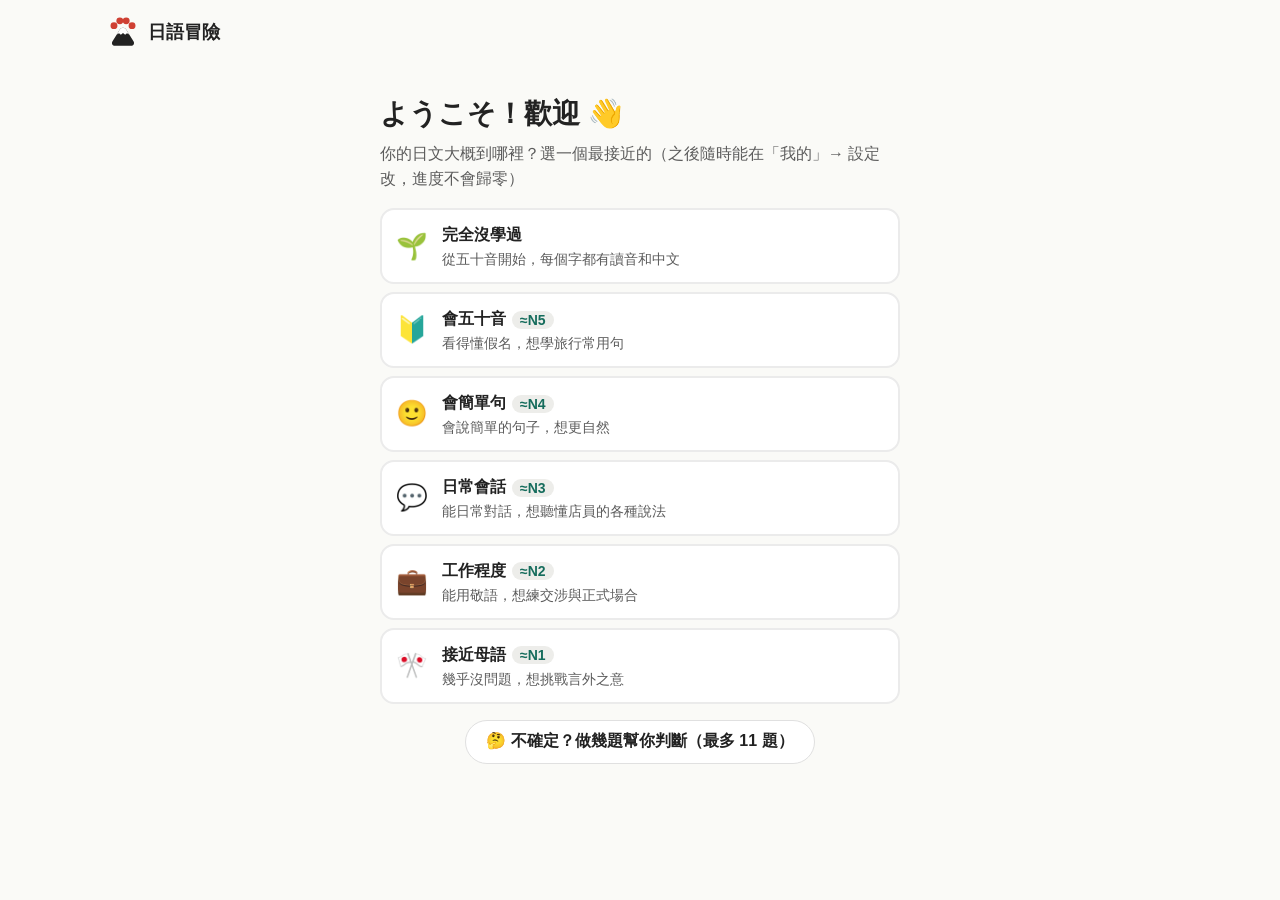
==== commit 3c2800c6: "V3.4.0 導覽依第一性原理重整、詞庫擴充與多義音訓、只用開放資料 導覽：側邊樹＝底部 4 鈕（首頁／學習／查／我的），工具 36→16（子入口取代重複工具），名稱圖示全站統一，切斷 practic" ====
--- a/index.html
+++ b/index.html
@@ -40,12 +40,12 @@
   const r = (name, title, icon, o) => [name, Object.assign({ title, icon, nav: false }, o && o.nav ? {} : { navParent: 'home' }, o || {})];
   // 冒險世界（狀況題 event 另需舊旅程的 TravelData）
   const WD = PH.concat(LO, SC, ['data/world/index.js', 'js/world-art.js', 'js/world.js', 'js/world-quest.js']);
-  L([r('play', '冒險', '🗾', { navParent: 'path' })], WD, ['css/world.css']);
+  L([r('play', '冒險地圖', '🗾', { navParent: 'path' })], WD, ['css/world.css']);
   L([r('event', '狀況題', '⚡', { navParent: 'path' })], WD.concat(TD), ['css/world.css']);
   // 第二階段：路線、活動、查、我的
   // 路線：js/classic.js 提供 PathExtra（旅遊包／五十音／日檢的「更多練習」、五十音表），須先於 path.js 載入
   L([r('path', '學習', '🧭', { nav: true, navOrder: 2 }), r('path-unit', '單元', '🧭', { navParent: 'path' })], ['js/classic.js', 'js/path.js'], ['css/path.css', 'css/kana.css']);
-  L([r('kana-quiz', '50 音小考', '✏️', { navParent: 'path' })], K.concat(['js/kana-lesson.js', 'js/classic.js']), ['css/kana.css']);
+  L([r('kana-quiz', '假名測驗', '✏️', { navParent: 'path' })], K.concat(['js/kana-lesson.js', 'js/classic.js']), ['css/kana.css']);
   L([r('act', '練習', '▶', { navParent: 'path' })], PH.concat(['js/activity.js', 'js/activities/flashcard.js', 'js/activities/choice.js', 'js/activities/wordbank.js', 'js/activities/listen.js']), ['css/activity.css']);
   L([r('lookup', '查', '🔍', { nav: true, navOrder: 3 })], PH.concat(['js/phrasebook.js', 'js/lookup.js']), ['css/lookup.css']);
   L([r('me', '我的', '👤', { nav: true, navOrder: 4 })], ['js/me.js'], ['css/lookup.css']);
@@ -53,16 +53,16 @@
   L([r('review', '複習', '📌', { navParent: 'me' })], K.concat(SC, PH, ['js/review.js']));
   L([r('cards', '字卡', '🎴', { navParent: 'me' })], K.concat(SC, ['data/cards.js'], PH, LO, ['js/practice.js']), ['css/world.css']);
   // 手冊、特訓、挑戰
-  L([r('phrasebook', '手冊', '📖', { navParent: 'lookup' })], SC.concat(PH, ['data/world/index.js', 'js/phrasebook.js']));
-  L([r('boot', '特訓', '🎧', { navParent: 'path' }), r('boot-play', '特訓', '🎧', { navParent: 'path' })], SC.concat(['data/drills.js', 'js/drill.js']));
-  L([r('challenge', '挑戰', '🏆', { navParent: 'path' }), r('challenge-play', '挑戰', '🏆', { navParent: 'path' })], ['data/mind/grammar.js', 'js/challenge.js'], ['css/challenge.css']);
+  L([r('phrasebook', '旅遊手冊', '📖', { navParent: 'lookup' })], SC.concat(PH, ['data/world/index.js', 'js/phrasebook.js']));
+  L([r('boot', '聽力特訓', '🎧', { navParent: 'path' }), r('boot-play', '聽力特訓', '🎧', { navParent: 'path' })], SC.concat(['data/drills.js', 'js/drill.js']));
+  L([r('challenge', '日檢挑戰', '🏆', { navParent: 'path' }), r('challenge-play', '日檢挑戰', '🏆', { navParent: 'path' })], ['data/mind/grammar.js', 'js/challenge.js'], ['css/challenge.css']);
   // 知識庫（kb、kb-page）；mind3d＝3D 心智圖（實驗功能）
   const MIND = ['data/mind/taxonomy.js', 'data/mind/conj.js', 'data/mind/grammar.js', 'data/mind/scripts.js'];
-  L([r('kb', '知識庫', '📚', { navParent: 'lookup' }), r('kb-page', '知識庫', '📚', { navParent: 'lookup' }), r('mind', '知識庫', '📚', { navParent: 'lookup', transient: true })], PH.concat(LO, MIND, ['js/kb.js']), ['css/kb.css']);
+  L([r('kb', '辭典', '📘', { navParent: 'lookup' }), r('kb-page', '辭典', '📘', { navParent: 'lookup' }), r('mind', '辭典', '📘', { navParent: 'lookup', transient: true })], PH.concat(LO, MIND, ['js/kb.js']), ['css/kb.css']);
   L([r('mind3d', '3D 心智圖', '🧠', { navParent: 'lookup' })], PH.concat(LO, SC, MIND, ['js/kb.js', 'vendor/3d-force-graph.min.js', 'js/mind3d.js', 'js/mind-game.js']), ['css/kb.css', 'css/mind.css']);
   // 閱讀與歌曲（含商務短文 data/reading/biz.js）
-  L([r('read', '閱讀', '📰', { navParent: 'lookup' }), r('read-article', '閱讀', '📰', { navParent: 'lookup' }),
-    r('songs', '歌曲', '🎵', { navParent: 'lookup' }), r('song', '歌曲', '🎵', { navParent: 'lookup' })],
+  L([r('read', '閱讀', '📄', { navParent: 'lookup' }), r('read-article', '閱讀', '📄', { navParent: 'lookup' }),
+    r('songs', '歌曲', '🎶', { navParent: 'lookup' }), r('song', '歌曲', '🎶', { navParent: 'lookup' })],
     PH.concat(LO, SC, ['data/reading/daily.js', 'data/reading/biz.js', 'js/jp-text.js', 'js/link-import.js', 'js/reader.js', 'js/songs.js']), ['css/reader.css']);
   // 商務日語（C）：css/biz.css 由 biz.js 自行插入
   L([r('biz', '商務日語', '💼', { navParent: 'path' }), r('biz-unit', '商務日語', '💼', { navParent: 'path' }), r('biz-read', '商務閱讀', '💼', { navParent: 'path' })],
@@ -71,9 +71,9 @@
   // 舊旅程 13 站、舊練習地圖、情境小遊戲、town 單字測驗／對話／口說、quest 關卡（一起載入，彼此路由互通；舊深連結仍可用）
   const OLD = K.concat(SC, ['data/cards.js', 'data/menus.js'], TD, PH, LO, ['js/quest.js', 'js/practice.js', 'js/town.js', 'js/travel.js']);
   const P = { navParent: 'path' };
-  L([r('trip', '旅程・五十音', '🗾', P), r('trip-stop', '站內流程', '📍', { navParent: 'path', transient: true }), r('trip-event', '旅遊情境', '💬', P), r('trip-next', '下一站', '🚶', { navParent: 'path', transient: true }),
-    r('practice-map', '原版練習', '🎯', P), r('stage', '場景關卡', '🗺️', P), r('practice', '練習', '🎯', { navParent: 'path', transient: true }), r('menu', '情境挑戰', '🧾', P),
-    r('town', '日本街道', '🏙️', { navParent: 'path', transient: true }), r('scene', '場景', '🏠', P), r('drill', '練習', '🎯', P),
+  L([r('trip', '旅程・五十音', '🗾', P), r('trip-stop', '站內流程', '📍', { navParent: 'path', transient: true }), r('trip-event', '情境任務', '🧾', P), r('trip-next', '下一站', '🚶', { navParent: 'path', transient: true }),
+    r('practice-map', '原版練習', '🎯', P), r('stage', '場景關卡', '🗺️', P), r('practice', '練習', '🎯', { navParent: 'path', transient: true }), r('menu', '情境任務', '🧾', P),
+    r('town', '日本街道', '🏙️', { navParent: 'path', transient: true }), r('scene', '場景', '🏠', P), r('drill', '對話', '🎭', P),
     r('map', '冒險地圖', '🗺️', { navParent: 'path', transient: true }), r('quest', '關卡', '⚔️', P)], OLD, ['css/travel.css', 'css/world.css', 'css/kana.css']);
   // 舊連結 classic（經典練習已拆掉）→ 轉到路線
   L([r('classic', '路線', '🧭', { navParent: 'path', transient: true })], ['js/classic.js']);
--- a/css/app.css
+++ b/css/app.css
@@ -473,6 +473,8 @@
   body.nv-wide .nv-head .nv-x{display:none}
   body.nv-wide #main{margin-left:280px}
   body.nv-wide .nv-menu{display:none}
+  body.nv-wide #nav{display:none}   /* 寬螢幕只留側邊樹，不再三套導覽 */
+  body.nv-wide #playerChip{margin-left:auto}
 }
 /* ===== 首頁：繼續上次＋全部主選項 ===== */
 .hm-day{color:var(--muted);font-size:var(--fs-sm);margin:var(--sp-2) 0 0}
@@ -482,8 +484,44 @@
 .hm-cont>span:nth-child(2){flex:1;min-width:0;display:flex;flex-direction:column}
 .hm-cont small{color:var(--muted);font-size:var(--fs-xs)}
 .hm-all{display:grid;grid-template-columns:repeat(2,minmax(0,1fr));gap:var(--sp-2)}
-[data-fs=xl] .hm-all{grid-template-columns:1fr}
+[data-fs=xl] .hm-all,[data-fs=l] .hm-all{grid-template-columns:repeat(2,minmax(0,1fr))}
+[data-fs=xl] .hm-cat small,[data-fs=l] .hm-cat small{display:none}
+[data-fs=xl] .hm-cat,[data-fs=l] .hm-cat{min-height:52px;padding:var(--sp-2)}
+.hm-cat{min-height:56px;padding:var(--sp-2) var(--sp-3)}
 .hm-cat{display:grid;grid-template-columns:auto 1fr;grid-template-rows:auto auto;column-gap:var(--sp-2);align-items:center;border:none;border-radius:var(--r-m);background:var(--card);color:var(--text);box-shadow:var(--shadow);padding:var(--sp-3);min-height:64px;font:inherit;text-align:left;cursor:pointer}
 .hm-cat .ic{grid-row:1/3;font-size:1.6em}
 .hm-cat small{color:var(--muted);font-size:var(--fs-xs)}
 .hm-cat.mine{outline:2px solid var(--pri-t)}
+.nv-lab{margin:6px 0 0 24px;font-size:var(--fs-xs);font-weight:800;color:var(--muted)}
+
+/* 首頁一屏放下（標準字 375×812）：卡片說明單行、目的切換縮小 */
+.hm .hm-cat small{white-space:nowrap;overflow:hidden;text-overflow:ellipsis;min-width:0}
+.hm .hm-cat b{min-width:0}
+.hm .hm-goal{min-height:40px;margin:var(--sp-2) auto 0;padding:4px 14px}
+.hm .hm-main{min-height:76px;padding:var(--sp-3) var(--sp-4)}
+.hm .hm-sec{margin-top:var(--sp-3)}
+.hm .hm-cont{margin-top:var(--sp-2)}
+
+.nv-n.nv-all{padding-left:24px;color:var(--pri-d);font-weight:700}
+.nv-g .nv-g{margin-left:8px}
+.hm .hm-cat b{white-space:nowrap;overflow:hidden;text-overflow:ellipsis}
+
+.kg-next{max-height:72px}
+.kg-next .btn.block{white-space:nowrap;overflow:hidden;text-overflow:ellipsis;min-height:48px}
+[data-fs=xl] .kg-next .btn.block,[data-fs=l] .kg-next .btn.block{font-size:var(--fs-md)}
+@media(max-width:480px){#top .in.nv-has-crumb .logo{display:none}}
+
+[data-fs=xl] #playerChip .pc-st{display:none}   /* 特大字頂列：連勝只在首頁看，chip 只留 Lv */
+
+.kp-mini button{white-space:nowrap;overflow:hidden;text-overflow:ellipsis;padding:0 8px}
+[data-fs=xl] .kp-mini button,[data-fs=l] .kp-mini button{font-size:var(--fs-sm)}
+
+@media(min-width:1024px){body.nv-wide #main{max-width:calc(100vw - 296px)}}   /* 扣掉側邊樹寬度，不出現橫向捲動 */
+body.ob-mode .nv-drawer,body.ob-mode .nv-menu,body.ob-mode .nv-crumb{display:none!important}   /* 首次設定程度與目的時不給側邊樹跳過 */
+@media(min-width:1024px){body.ob-mode.nv-wide #main{margin-left:auto}}
+
+/* 首頁：字卡／到期複習（首頁＝今天：今日課＋這兩個） */
+.hm-mini{display:grid;grid-template-columns:1fr 1fr;gap:var(--sp-2)}
+.hm-mini .hm-cont{margin-top:var(--sp-3);min-width:0}
+.hm-mini .hm-cont b{white-space:nowrap}
+@media (max-width:359px){.hm-mini{grid-template-columns:1fr}}
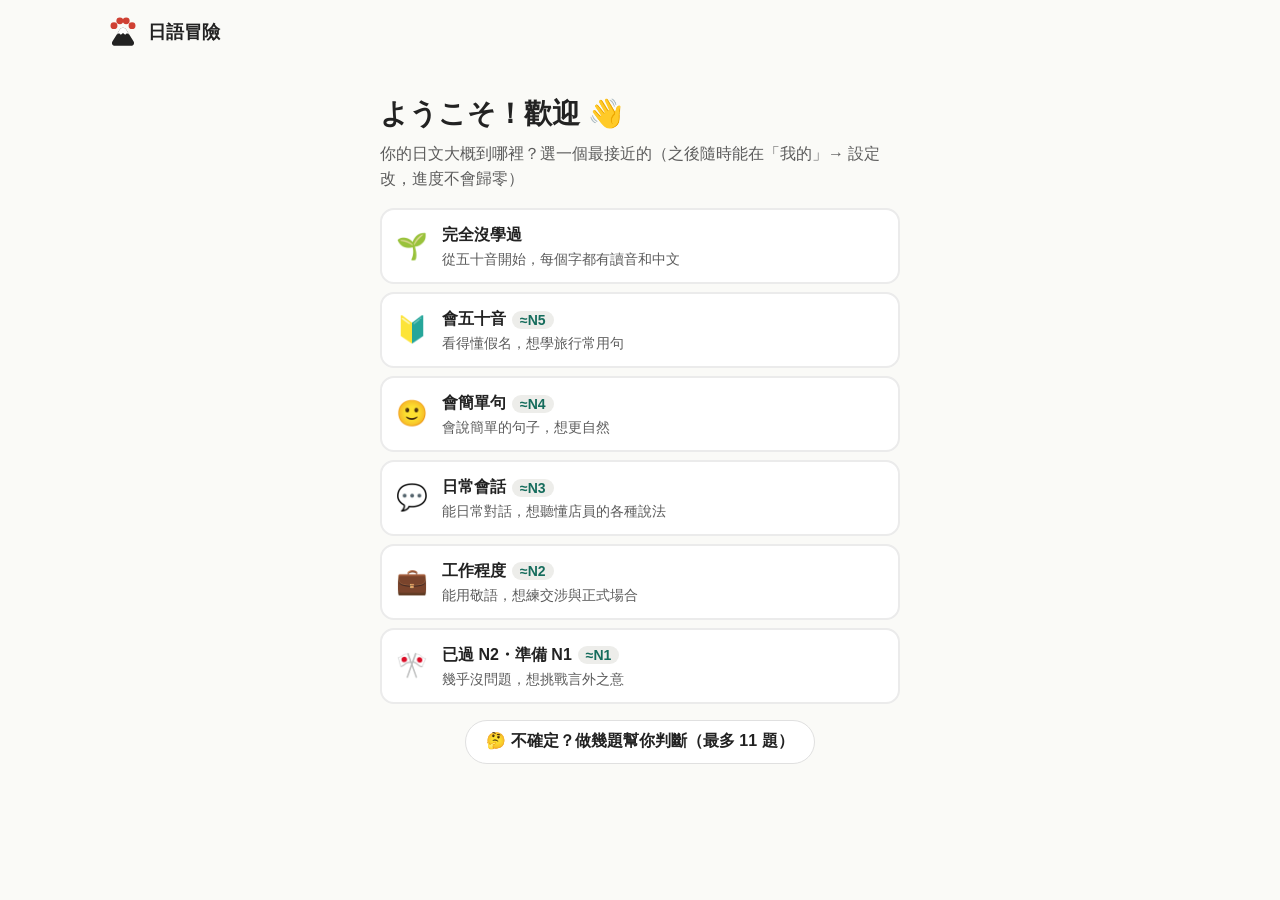
==== commit 50659591: "V3.7.0 歌曲與文章分開、不算進每日進度；每日目標由使用者自訂 - 學習分頁拆成「🎵 歌曲」（熱門歌、我的歌、跟唱）與「📚 閱讀」（短文、新聞、匯入文章），側邊樹、首頁卡片、麵包屑同步 - 歌曲、" ====
--- a/index.html
+++ b/index.html
@@ -61,8 +61,8 @@
   L([r('kb', '辭典', '📘', { navParent: 'lookup' }), r('kb-page', '辭典', '📘', { navParent: 'lookup' }), r('mind', '辭典', '📘', { navParent: 'lookup', transient: true })], PH.concat(LO, MIND, ['js/kb.js']), ['css/kb.css']);
   L([r('mind3d', '3D 心智圖', '🧠', { navParent: 'lookup' })], PH.concat(LO, SC, MIND, ['js/kb.js', 'vendor/3d-force-graph.min.js', 'js/mind3d.js', 'js/mind-game.js']), ['css/kb.css', 'css/mind.css']);
   // 閱讀與歌曲（含商務短文 data/reading/biz.js）
-  L([r('read', '閱讀', '📄', { navParent: 'lookup' }), r('read-article', '閱讀', '📄', { navParent: 'lookup' }),
-    r('songs', '歌曲', '🎶', { navParent: 'lookup' }), r('song', '歌曲', '🎶', { navParent: 'lookup' })],
+  L([r('read', '文章・新聞', '📄', { navParent: 'lookup' }), r('read-article', '閱讀', '📄', { navParent: 'lookup' }),
+    r('songs', '跟唱', '🎶', { navParent: 'lookup' }), r('song', '跟唱', '🎶', { navParent: 'lookup' })],
     PH.concat(LO, SC, ['data/reading/daily.js', 'data/reading/biz.js', 'js/jp-text.js', 'js/link-import.js', 'js/reader.js', 'js/songs.js']), ['css/reader.css']);
   // 商務日語（C）：css/biz.css 由 biz.js 自行插入
   L([r('biz', '商務日語', '💼', { navParent: 'path' }), r('biz-unit', '商務日語', '💼', { navParent: 'path' }), r('biz-read', '商務閱讀', '💼', { navParent: 'path' })],
--- a/css/app.css
+++ b/css/app.css
@@ -498,6 +498,8 @@
 .hm .hm-cat small{white-space:nowrap;overflow:hidden;text-overflow:ellipsis;min-width:0}
 .hm .hm-cat b{min-width:0}
 .hm .hm-goal{min-height:40px;margin:var(--sp-2) auto 0;padding:4px 14px}
+.hm-target{display:flex;align-items:center;justify-content:center;gap:var(--sp-2);margin:var(--sp-2) auto 0;min-height:36px;padding:2px 12px;border:0;background:none;color:var(--muted);font:inherit;font-size:var(--fs-sm);cursor:pointer}
+.hm-target span{color:var(--pri);font-weight:700}
 .hm .hm-main{min-height:76px;padding:var(--sp-3) var(--sp-4)}
 .hm .hm-sec{margin-top:var(--sp-3)}
 .hm .hm-cont{margin-top:var(--sp-2)}
@@ -525,3 +527,4 @@
 .hm-mini .hm-cont{margin-top:var(--sp-3);min-width:0}
 .hm-mini .hm-cont b{white-space:nowrap}
 @media (max-width:359px){.hm-mini{grid-template-columns:1fr}}
+[data-fs=xl] .hm-mini,[data-fs=xl] .hm-target{display:none}   /* 評審 v18：特大字首頁要一屏；字卡、到期複習在今日課與側邊樹都有 */
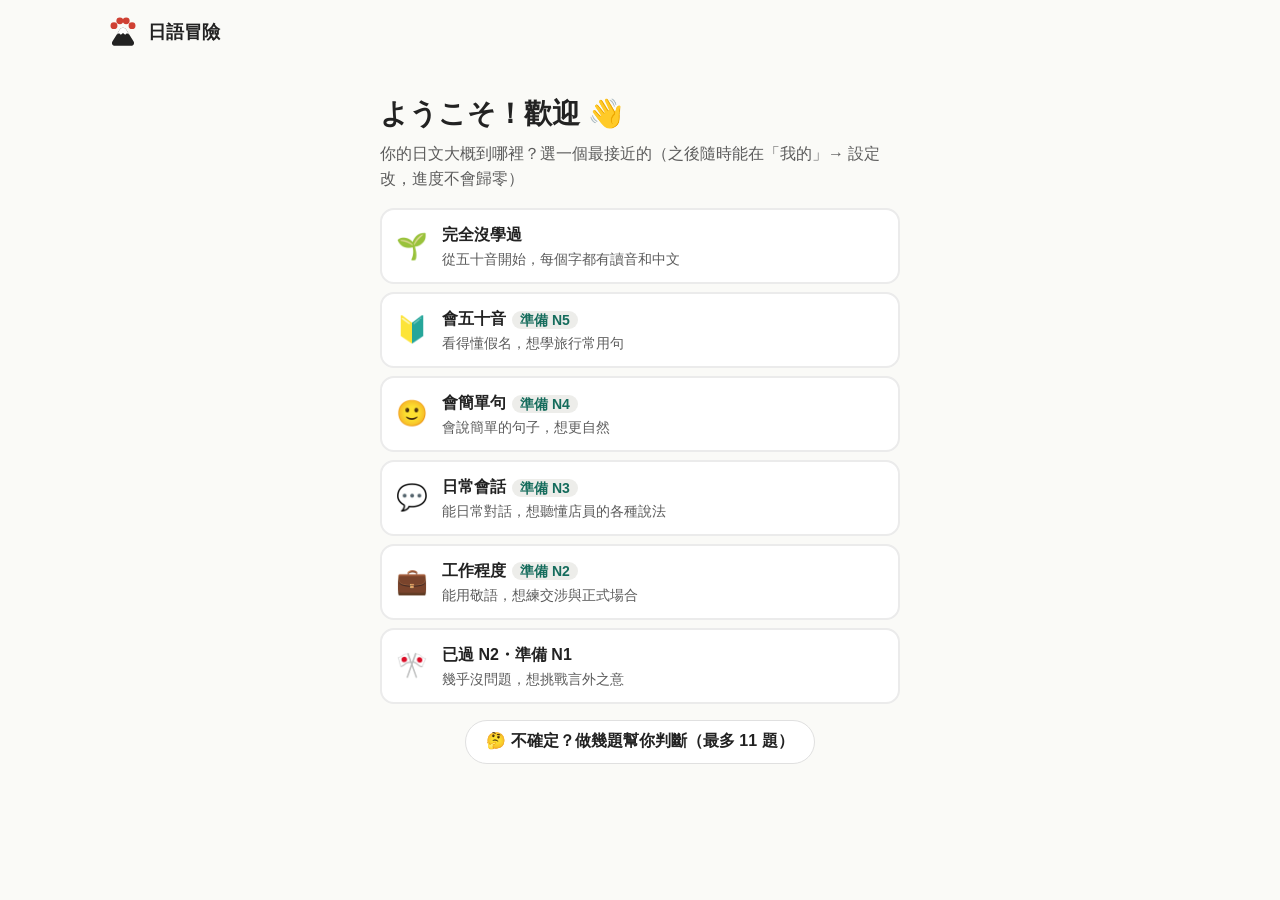
==== commit 1d2eed75: "V3.19.0 修對抗審核剩餘 P1：單元字卡改先教後考（只看一遍、小考每項都考，不自評）、字卡頁加「考考看」；查單字還原動詞形容詞變化、補スイカ／Suica／西瓜；辭典例句先挑基本用法；新學到期分散" ====
--- a/index.html
+++ b/index.html
@@ -44,7 +44,7 @@
   L([r('event', '狀況題', '⚡', { navParent: 'path' })], WD.concat(TD), ['css/world.css']);
   // 第二階段：路線、活動、查、我的
   // 路線：js/classic.js 提供 PathExtra（旅遊包／五十音／日檢的「更多練習」、五十音表），須先於 path.js 載入
-  L([r('path', '學習', '🧭', { nav: true, navOrder: 2 }), r('path-unit', '單元', '🧭', { navParent: 'path' })], ['js/classic.js', 'js/path.js'], ['css/path.css', 'css/kana.css']);
+  L([r('path', '學習', '🧭', { nav: true, navOrder: 2 }), r('path-unit', '學習', '🧭', { navParent: 'path' })], ['js/classic.js', 'js/path.js'], ['css/path.css', 'css/kana.css']);
   L([r('kana-quiz', '假名測驗', '✏️', { navParent: 'path' })], K.concat(['js/kana-lesson.js', 'js/classic.js']), ['css/kana.css']);
   L([r('act', '練習', '▶', { navParent: 'path' })], PH.concat(['js/activity.js', 'js/activities/flashcard.js', 'js/activities/choice.js', 'js/activities/wordbank.js', 'js/activities/listen.js']), ['css/activity.css']);
   L([r('lookup', '查', '🔍', { nav: true, navOrder: 3 })], PH.concat(['js/phrasebook.js', 'js/lookup.js']), ['css/lookup.css']);
@@ -56,10 +56,10 @@
   L([r('phrasebook', '旅遊手冊', '📖', { navParent: 'lookup' })], SC.concat(PH, ['data/world/index.js', 'js/phrasebook.js']));
   L([r('boot', '聽力特訓', '🎧', { navParent: 'path' }), r('boot-play', '聽力特訓', '🎧', { navParent: 'path' })], SC.concat(['data/drills.js', 'js/drill.js']));
   L([r('challenge', '日檢挑戰', '🏆', { navParent: 'path' }), r('challenge-play', '日檢挑戰', '🏆', { navParent: 'path' })], ['data/mind/grammar.js', 'js/challenge.js'], ['css/challenge.css']);
-  // 知識庫（kb、kb-page）；mind3d＝3D 心智圖（實驗功能）
-  const MIND = ['data/mind/taxonomy.js', 'data/mind/conj.js', 'data/mind/grammar.js', 'data/mind/scripts.js'];
+  // 知識庫（kb、kb-page）；tree＝相依樹（文法先修、動詞變化來源；舊 mind3d 轉址）
+  const MIND = ['data/mind/taxonomy.js', 'data/mind/conj.js', 'data/mind/grammar.js'];
   L([r('kb', '辭典', '📘', { navParent: 'lookup' }), r('kb-page', '辭典', '📘', { navParent: 'lookup' }), r('mind', '辭典', '📘', { navParent: 'lookup', transient: true })], PH.concat(LO, MIND, ['js/kb.js']), ['css/kb.css']);
-  L([r('mind3d', '3D 心智圖', '🧠', { navParent: 'lookup' })], PH.concat(LO, SC, MIND, ['js/kb.js', 'vendor/3d-force-graph.min.js', 'js/mind3d.js', 'js/mind-game.js']), ['css/kb.css', 'css/mind.css']);
+  L([r('tree', '相依樹', '🌳', { navParent: 'lookup' }), r('mind3d', '相依樹', '🌳', { navParent: 'lookup', transient: true })], ['data/mind/conj.js', 'data/mind/grammar.js', 'js/mind-tree.js'], ['css/kb.css']);
   // 閱讀與歌曲（含商務短文 data/reading/biz.js）
   L([r('read', '文章・新聞', '📄', { navParent: 'lookup' }), r('read-article', '閱讀', '📄', { navParent: 'lookup' }),
     r('songs', '跟唱', '🎶', { navParent: 'lookup' }), r('song', '跟唱', '🎶', { navParent: 'lookup' })],
@@ -67,16 +67,8 @@
   // 商務日語（C）：css/biz.css 由 biz.js 自行插入
   L([r('biz', '商務日語', '💼', { navParent: 'path' }), r('biz-unit', '商務日語', '💼', { navParent: 'path' }), r('biz-read', '商務閱讀', '💼', { navParent: 'path' })],
     PH.concat(['data/biz/units-1.js', 'data/biz/units-2.js', 'data/biz/units-3.js', 'data/biz/units-4.js', 'data/reading/biz.js', 'js/biz.js']), ['css/biz.css']);
-  // 舊模組（v13 拆進主線：路線旅遊包「更多練習」進 trip-event／menu／drill／boot-play，五十音分頁進 quest；入口由 js/classic.js 的 PathExtra 提供）
-  // 舊旅程 13 站、舊練習地圖、情境小遊戲、town 單字測驗／對話／口說、quest 關卡（一起載入，彼此路由互通；舊深連結仍可用）
-  const OLD = K.concat(SC, ['data/cards.js', 'data/menus.js'], TD, PH, LO, ['js/quest.js', 'js/practice.js', 'js/town.js', 'js/travel.js']);
-  const P = { navParent: 'path' };
-  L([r('trip', '旅程・五十音', '🗾', P), r('trip-stop', '站內流程', '📍', { navParent: 'path', transient: true }), r('trip-event', '情境任務', '🧾', P), r('trip-next', '下一站', '🚶', { navParent: 'path', transient: true }),
-    r('practice-map', '原版練習', '🎯', P), r('stage', '場景關卡', '🗺️', P), r('practice', '練習', '🎯', { navParent: 'path', transient: true }), r('menu', '情境任務', '🧾', P),
-    r('town', '日本街道', '🏙️', { navParent: 'path', transient: true }), r('scene', '場景', '🏠', P), r('drill', '對話', '🎭', P),
-    r('map', '冒險地圖', '🗺️', { navParent: 'path', transient: true }), r('quest', '關卡', '⚔️', P)], OLD, ['css/travel.css', 'css/world.css', 'css/kana.css']);
-  // 舊連結 classic（經典練習已拆掉）→ 轉到路線
-  L([r('classic', '路線', '🧭', { navParent: 'path', transient: true })], ['js/classic.js']);
+  // 場景包的練習（入口：js/classic.js 的 PathExtra）：情境任務 menu（practice.js）、對話／口說／單字測驗 drill（town.js）
+  L([r('menu', '情境任務', '🧾', { navParent: 'path' })], SC.concat(['data/cards.js', 'data/menus.js'], PH, LO, ['js/town.js', 'js/practice.js']), ['css/world.css']);
 })(Home.lazy);
 App.start();
 try { if ('serviceWorker' in navigator && location.protocol.startsWith('http') && window.self === window.top) navigator.serviceWorker.register('sw.js').catch(() => {}); } catch (e) { }
--- a/css/app.css
+++ b/css/app.css
@@ -421,26 +421,19 @@
 
 /* 初學者引導（js/kana-guide.js KanaPrep）：先講義、訓練表，再分行 */
 .kp-wrap{max-width:720px;margin:0 auto;padding:var(--sp-3) var(--sp-2)}
-.kp-box{display:flex;flex-direction:column;gap:var(--sp-2);background:var(--pri-t);border-radius:var(--r-m);padding:var(--sp-3);margin:var(--sp-2) 0 var(--sp-3)}
-.kp-box>b{font-size:var(--fs-md)}
-.kp-step{display:flex;align-items:center;gap:var(--sp-3);width:100%;border:none;border-radius:var(--r-m);background:var(--card);color:var(--text);box-shadow:var(--shadow);padding:var(--sp-3);min-height:64px;font:inherit;text-align:left;cursor:pointer}
-.kp-step>span:first-child{font-size:1.6em;flex:none}
-.kp-step>span:nth-child(2){flex:1;display:flex;flex-direction:column;min-width:0}
-.kp-step small{color:var(--muted);font-size:var(--fs-xs)}
-.kp-step i{font-style:normal;color:var(--ok, var(--pri));font-weight:700;font-size:1.3em}
-.kp-step.ok{opacity:.75}
-.kp-skip{align-self:flex-end;border:none;background:none;color:var(--muted);font:inherit;font-size:var(--fs-sm);min-height:44px;cursor:pointer;text-decoration:underline}
 /* 講義、訓練表頁（內容在 Shadow DOM，保留原檔紙本配色） */
 .kg{max-width:1000px;margin:0 auto;padding:var(--sp-2) var(--sp-1) var(--sp-6)}
 .kg-next{position:sticky;bottom:calc(var(--nav-h, 64px) + env(safe-area-inset-bottom, 0px) + 6px);z-index:6;display:flex;gap:var(--sp-2);align-items:center;margin-top:var(--sp-3);padding:var(--sp-2);background:var(--bg);border-radius:var(--r-m);box-shadow:var(--shadow)}
 .kg-next .btn.block{flex:1;margin:0}
-.kp-note{color:var(--muted);font-size:var(--fs-xs)}
 .kp-mini{display:flex;gap:var(--sp-2);margin:var(--sp-2) 0}
 .kp-mini button{flex:1;min-height:44px;border:none;border-radius:var(--r-pill);background:var(--card);color:var(--text);box-shadow:var(--shadow);font:inherit;font-weight:700;cursor:pointer}
 @media print{#top,#nav,.kg-next{display:none!important}}
 
 /* ===== 樹狀導覽（js/nav.js）：☰ 側邊樹、麵包屑；寬螢幕常駐左側 ===== */
 .nv-menu{flex:none}
+/* 手機也有 ☰ 選單（使用者回報側邊導覽消失）；寬螢幕側邊樹常駐、不顯示按鈕 */
+.nv-menu{width:auto;min-width:44px;padding:0 12px;border-radius:var(--r-pill);font-size:var(--fs-sm);font-weight:700;white-space:nowrap;flex:none}
+@media (max-width:1023px){#top .logo{display:none}}   /* 手機頂列：☰ 選單＋麵包屑，Logo 讓位 */
 .nv-crumb{min-width:0;flex:0 1 auto;border:none;background:var(--chip);color:var(--text);font:inherit;font-size:var(--fs-sm);font-weight:700;border-radius:var(--r-pill);padding:6px 12px;min-height:36px;white-space:nowrap;overflow:hidden;text-overflow:ellipsis;cursor:pointer}
 #top .in.nv-has-crumb .logo .t{display:none}
 .nv-drawer{position:fixed;inset:0;z-index:80;pointer-events:none}
@@ -483,20 +476,9 @@
 .hm-cont .ic{font-size:1.5em}
 .hm-cont>span:nth-child(2){flex:1;min-width:0;display:flex;flex-direction:column}
 .hm-cont small{color:var(--muted);font-size:var(--fs-xs)}
-.hm-all{display:grid;grid-template-columns:repeat(2,minmax(0,1fr));gap:var(--sp-2)}
-[data-fs=xl] .hm-all,[data-fs=l] .hm-all{grid-template-columns:repeat(2,minmax(0,1fr))}
-[data-fs=xl] .hm-cat small,[data-fs=l] .hm-cat small{display:none}
-[data-fs=xl] .hm-cat,[data-fs=l] .hm-cat{min-height:52px;padding:var(--sp-2)}
-.hm-cat{min-height:56px;padding:var(--sp-2) var(--sp-3)}
-.hm-cat{display:grid;grid-template-columns:auto 1fr;grid-template-rows:auto auto;column-gap:var(--sp-2);align-items:center;border:none;border-radius:var(--r-m);background:var(--card);color:var(--text);box-shadow:var(--shadow);padding:var(--sp-3);min-height:64px;font:inherit;text-align:left;cursor:pointer}
-.hm-cat .ic{grid-row:1/3;font-size:1.6em}
-.hm-cat small{color:var(--muted);font-size:var(--fs-xs)}
-.hm-cat.mine{outline:2px solid var(--pri-t)}
 .nv-lab{margin:6px 0 0 24px;font-size:var(--fs-xs);font-weight:800;color:var(--muted)}
 
 /* 首頁一屏放下（標準字 375×812）：卡片說明單行、目的切換縮小 */
-.hm .hm-cat small{white-space:nowrap;overflow:hidden;text-overflow:ellipsis;min-width:0}
-.hm .hm-cat b{min-width:0}
 .hm .hm-goal{min-height:40px;margin:var(--sp-2) auto 0;padding:4px 14px}
 .hm-target{display:flex;align-items:center;justify-content:center;gap:var(--sp-2);margin:var(--sp-2) auto 0;min-height:36px;padding:2px 12px;border:0;background:none;color:var(--muted);font:inherit;font-size:var(--fs-sm);cursor:pointer}
 .hm-target span{color:var(--pri);font-weight:700}
@@ -506,7 +488,6 @@
 
 .nv-n.nv-all{padding-left:24px;color:var(--pri-d);font-weight:700}
 .nv-g .nv-g{margin-left:8px}
-.hm .hm-cat b{white-space:nowrap;overflow:hidden;text-overflow:ellipsis}
 
 .kg-next{max-height:72px}
 .kg-next .btn.block{white-space:nowrap;overflow:hidden;text-overflow:ellipsis;min-height:48px}
@@ -522,9 +503,41 @@
 body.ob-mode .nv-drawer,body.ob-mode .nv-menu,body.ob-mode .nv-crumb{display:none!important}   /* 首次設定程度與目的時不給側邊樹跳過 */
 @media(min-width:1024px){body.ob-mode.nv-wide #main{margin-left:auto}}
 
-/* 首頁：字卡／到期複習（首頁＝今天：今日課＋這兩個） */
-.hm-mini{display:grid;grid-template-columns:1fr 1fr;gap:var(--sp-2)}
-.hm-mini .hm-cont{margin-top:var(--sp-3);min-width:0}
-.hm-mini .hm-cont b{white-space:nowrap}
-@media (max-width:359px){.hm-mini{grid-template-columns:1fr}}
-[data-fs=xl] .hm-mini,[data-fs=xl] .hm-target{display:none}   /* 評審 v18：特大字首頁要一屏；字卡、到期複習在今日課與側邊樹都有 */
+[data-fs=xl] .hm-target{display:none}   /* 評審 v18：特大字首頁要一屏 */
+.c-filt{margin:6px 0}.c-filt>summary::after{content:'▾';margin-left:6px}.c-filt>summary{min-height:44px;display:flex;align-items:center;cursor:pointer;font-weight:700;color:var(--muted)}   /* 字卡頁：級數、難度收進篩選 */
+/* 學習目標（首頁進度條、設定頁） */
+.hm-goalbar{position:relative;display:flex;flex-direction:column;align-items:flex-start;gap:2px;width:100%;margin:var(--sp-2) 0 0;padding:10px 14px 14px;border:1px solid var(--line);border-radius:var(--r-m);background:var(--card);color:var(--text);font:inherit;text-align:left;cursor:pointer;overflow:hidden}
+.hm-goalbar b{font-size:var(--fs-md)}
+.hm-goalbar small{color:var(--muted);font-size:var(--fs-sm)}
+.hm-goalbar i{position:absolute;left:0;bottom:0;height:5px;width:var(--p);background:var(--pri);border-radius:0 3px 3px 0}
+.st-goalnow{margin:6px 0 4px;font-size:var(--fs-sm)}
+.st-row2{display:flex;gap:var(--sp-2);margin-top:var(--sp-3)}
+.st-box input[type=number],.st-box input[type=date]{display:block;margin-top:4px;padding:8px 10px;border:1px solid var(--line);border-radius:var(--r-m);background:var(--card);color:var(--text);font:inherit;min-height:40px}
+/* 首頁 5 區（V3.16.0）：程度切換、目標、繼續上次、8 個功能入口、設定＋新開始 */
+.hm-top{display:flex;align-items:center;justify-content:space-between;gap:var(--sp-2);flex-wrap:wrap}
+.hm-top .hm-hi{margin:0}
+.hm-lv{display:flex;align-items:center;gap:6px;min-height:40px;padding:4px 12px;border:1px solid var(--line);border-radius:var(--r-pill);background:var(--card);color:var(--text);font:inherit;font-size:var(--fs-sm);cursor:pointer}
+.hm-lv span{color:var(--pri);font-weight:800}
+.hm-lvs{display:flex;flex-wrap:wrap;gap:6px}
+.hm-lvs button{min-height:40px;padding:4px 10px;border:1px solid var(--line);border-radius:var(--r-pill);background:var(--card);color:var(--text);font:inherit;font-size:var(--fs-sm);cursor:pointer}
+.hm-lvs button.on{background:var(--pri);color:var(--on-pri);border-color:var(--pri)}
+.hm .hm-setgoal{margin-top:0}
+.hm-tiles{display:grid;grid-template-columns:repeat(2,minmax(0,1fr));gap:var(--sp-2)}
+@media(min-width:720px){.hm-tiles{grid-template-columns:repeat(4,minmax(0,1fr))}}
+.hm-tile{display:grid;grid-template-columns:auto 1fr;grid-template-rows:auto auto;column-gap:8px;align-items:center;min-height:60px;padding:8px 10px;border:none;border-radius:var(--r-m);background:var(--card);color:var(--text);box-shadow:var(--shadow);font:inherit;text-align:left;cursor:pointer}
+.hm-tile .ic{grid-row:1/3;font-size:1.5em}
+.hm-tile b{font-size:var(--fs-md);line-height:1.2}
+.hm-tile small{color:var(--muted);font-size:var(--fs-xs);line-height:1.25;white-space:nowrap;overflow:hidden;text-overflow:ellipsis}
+.hm-tile:active{transform:scale(.97)}
+.hm-foot{display:flex;justify-content:center;gap:var(--sp-2)}
+.hm-foot .btn{min-height:44px}
+[data-fs=xl] .hm-tile small,[data-fs=xl] .hm-goalbar small{display:none}
+[data-fs=xl] .hm-tile{min-height:52px}
+[data-fs=xl] .hm .hm-main small,[data-fs=xl] .hm .hm-goal{display:none}
+[data-fs=xl] .hm .hm-main{min-height:60px}
+[data-fs=xl] .hm-tile{min-height:46px;padding:6px 8px}
+[data-fs=xl] .hm-tile .ic{font-size:1.2em}
+[data-fs=xl] .hm-foot .btn{min-height:40px}
+[data-fs=xl] .hm{gap:var(--sp-2)}
+.hm-tile.hot{box-shadow:inset 0 0 0 2px var(--pri),var(--shadow)}
+.hm-badge{display:inline-block;min-width:1.5em;padding:0 6px;border-radius:999px;background:var(--pri);color:var(--on-pri);font-style:normal;font-size:var(--fs-xs);text-align:center;vertical-align:middle}
